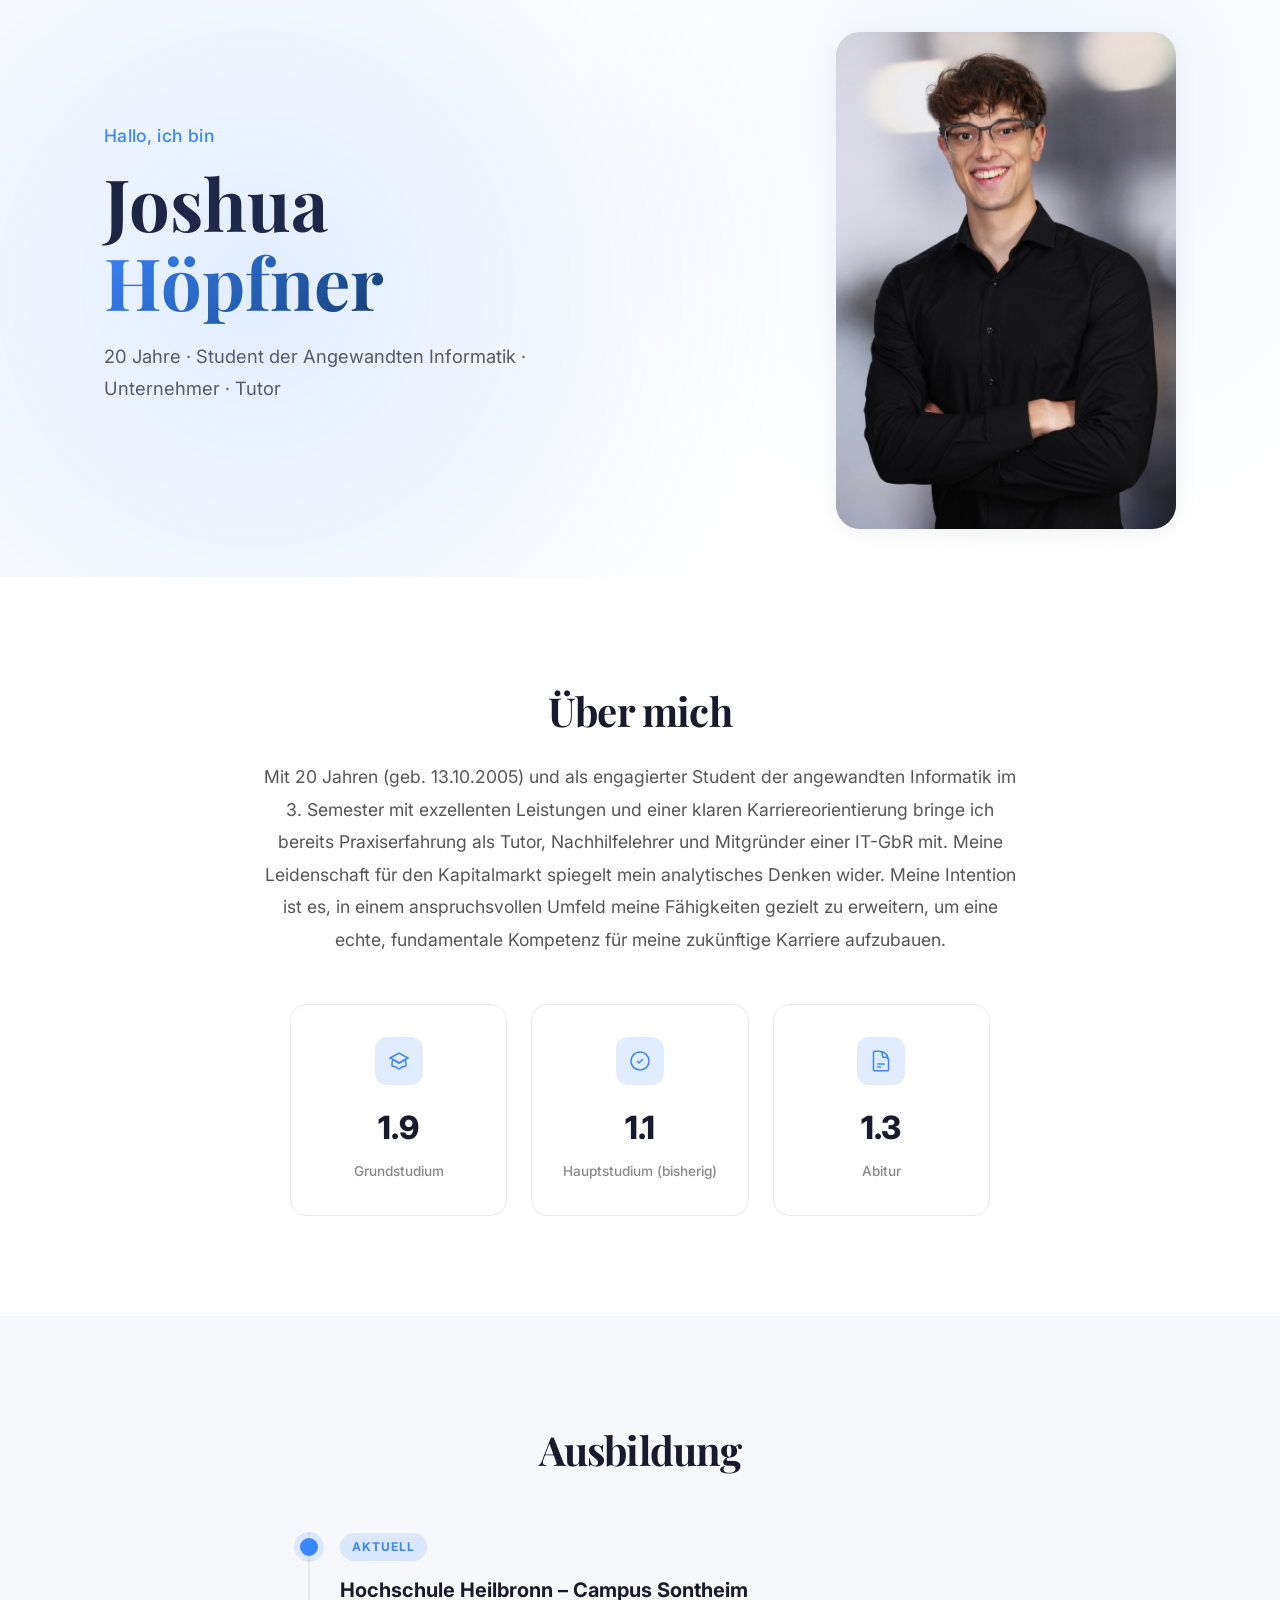
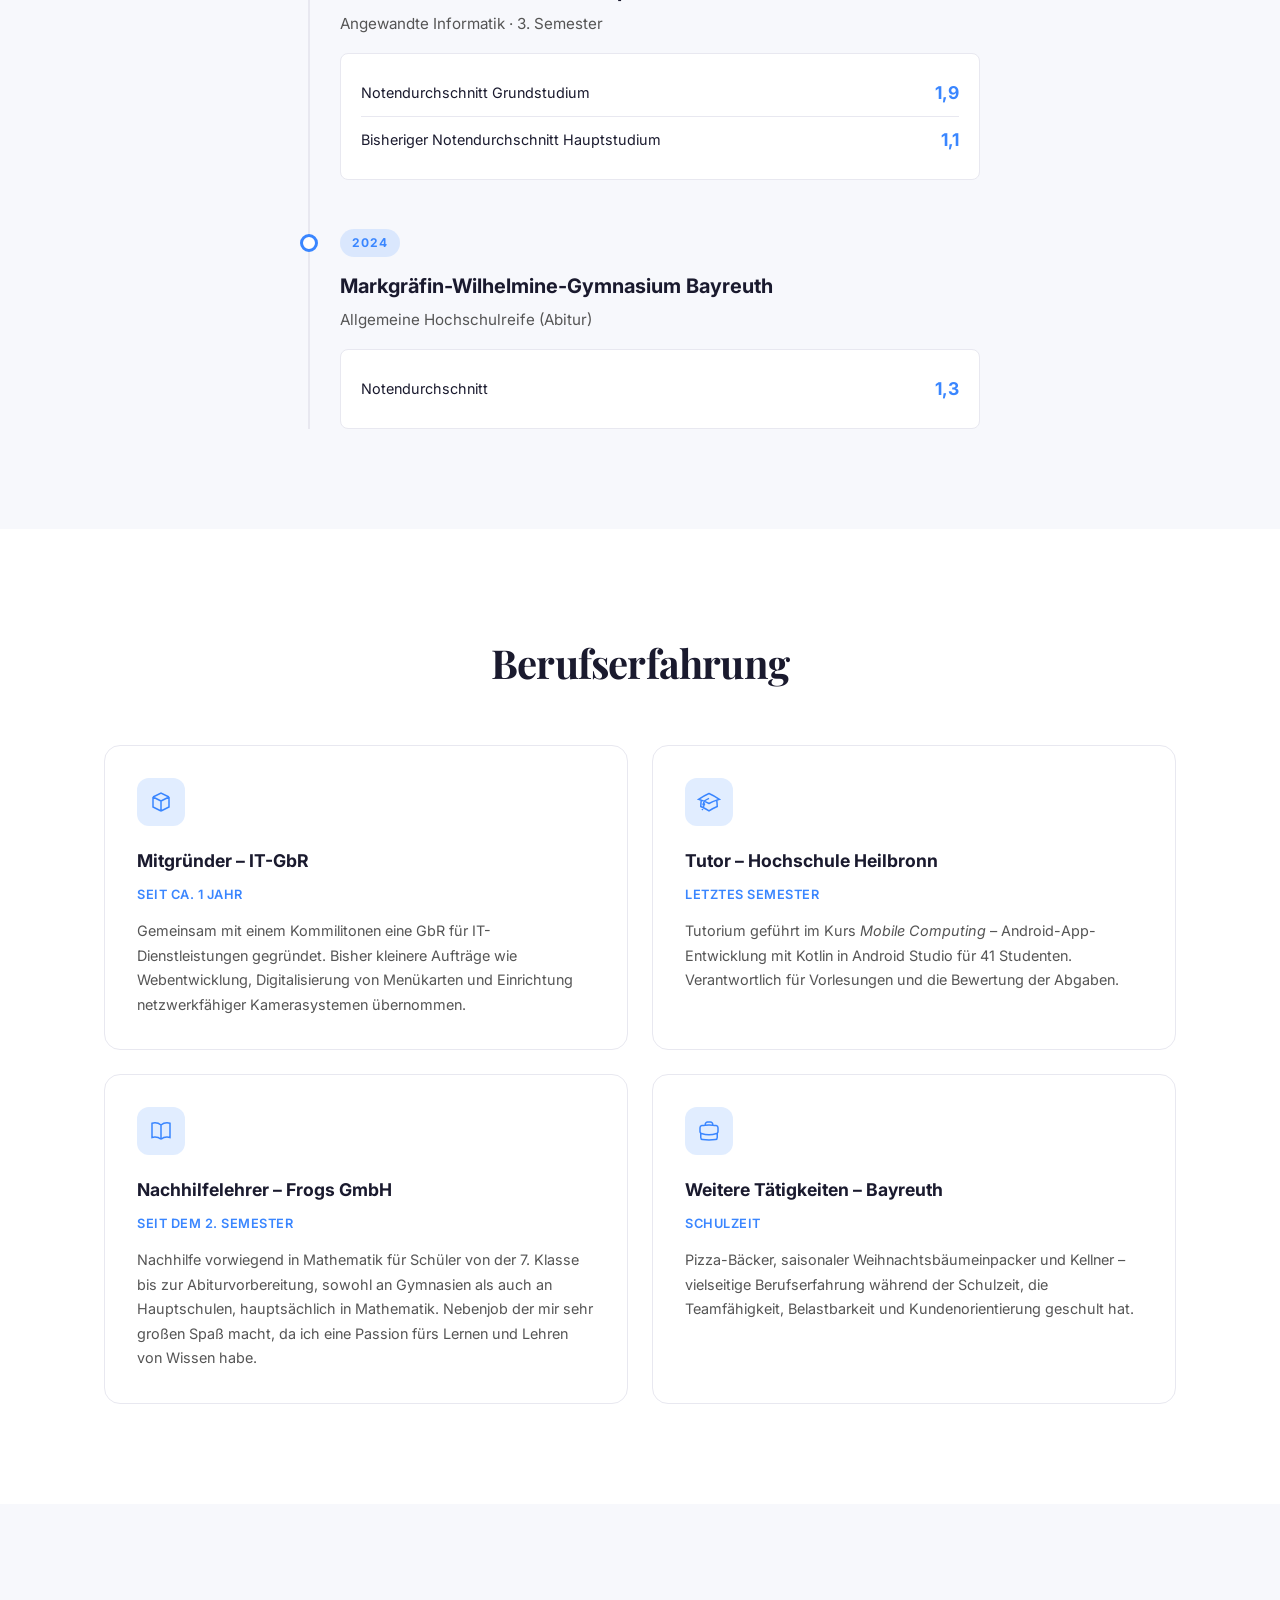
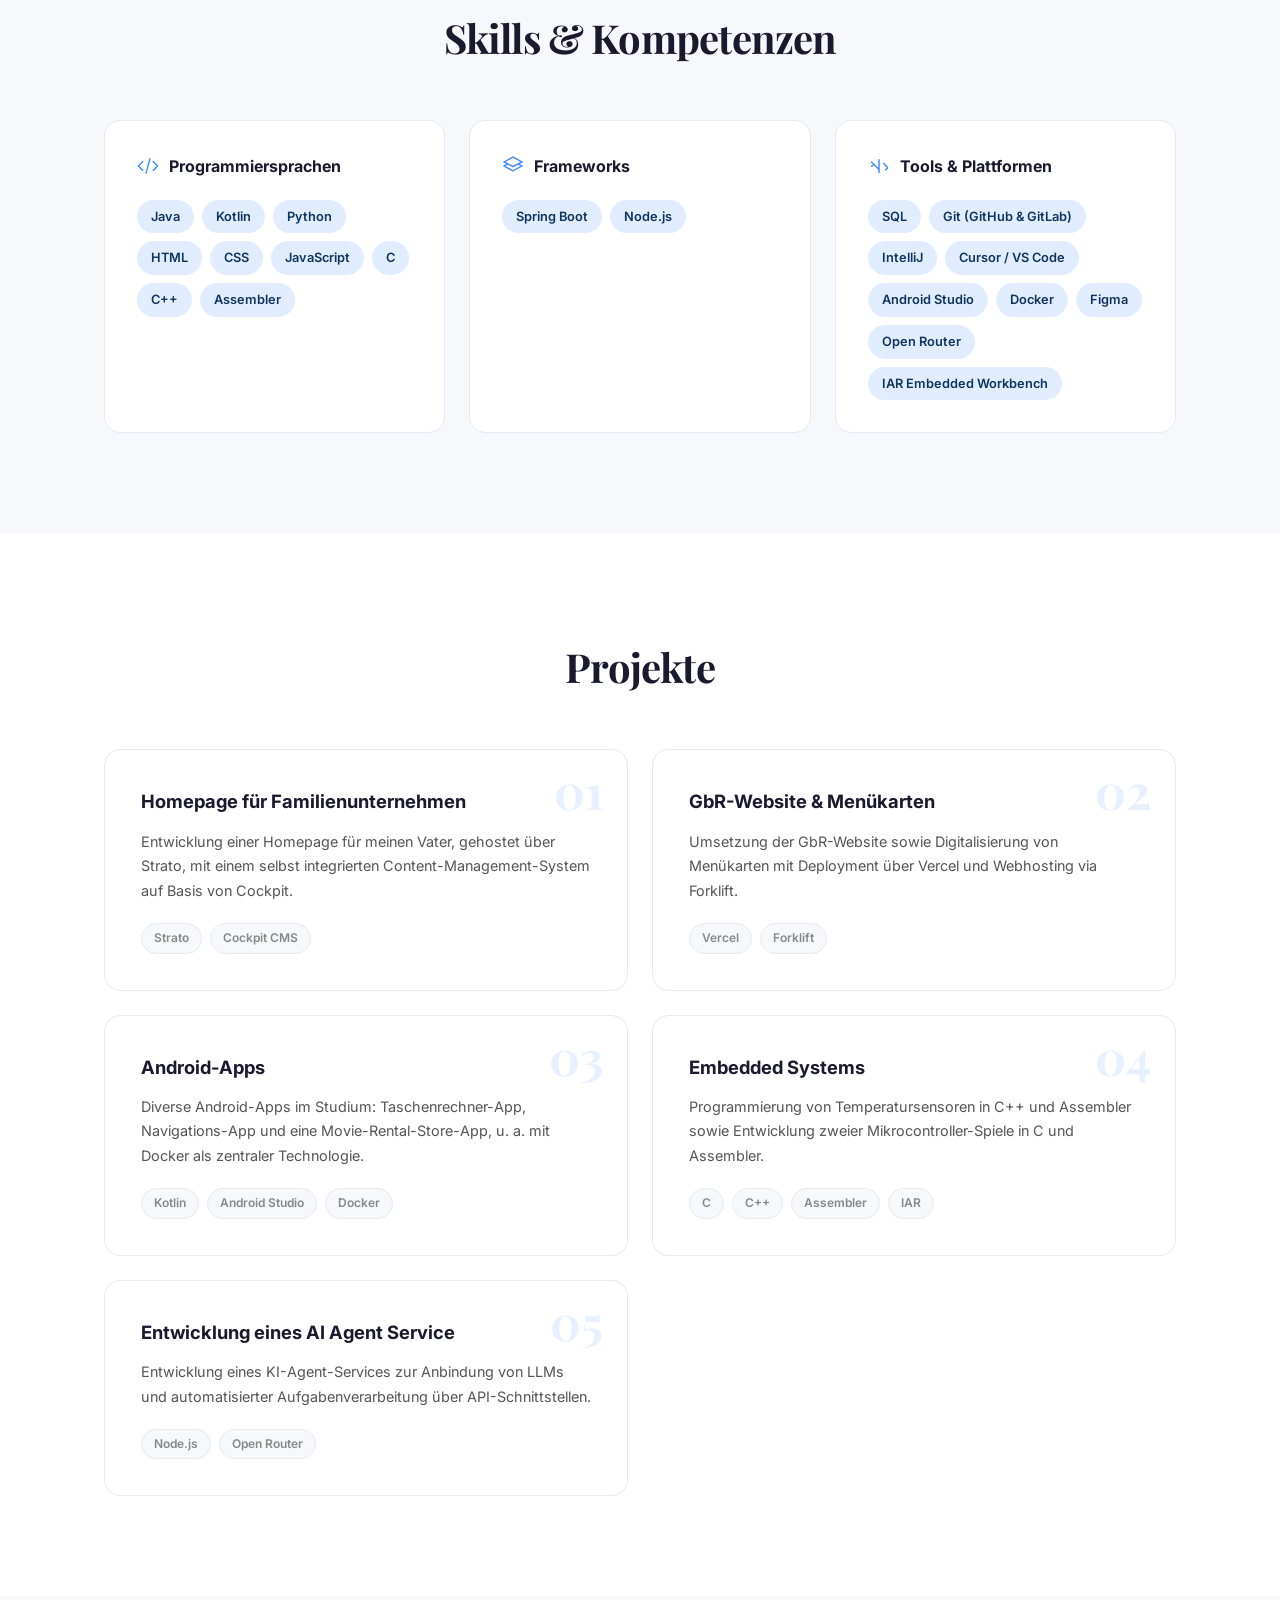
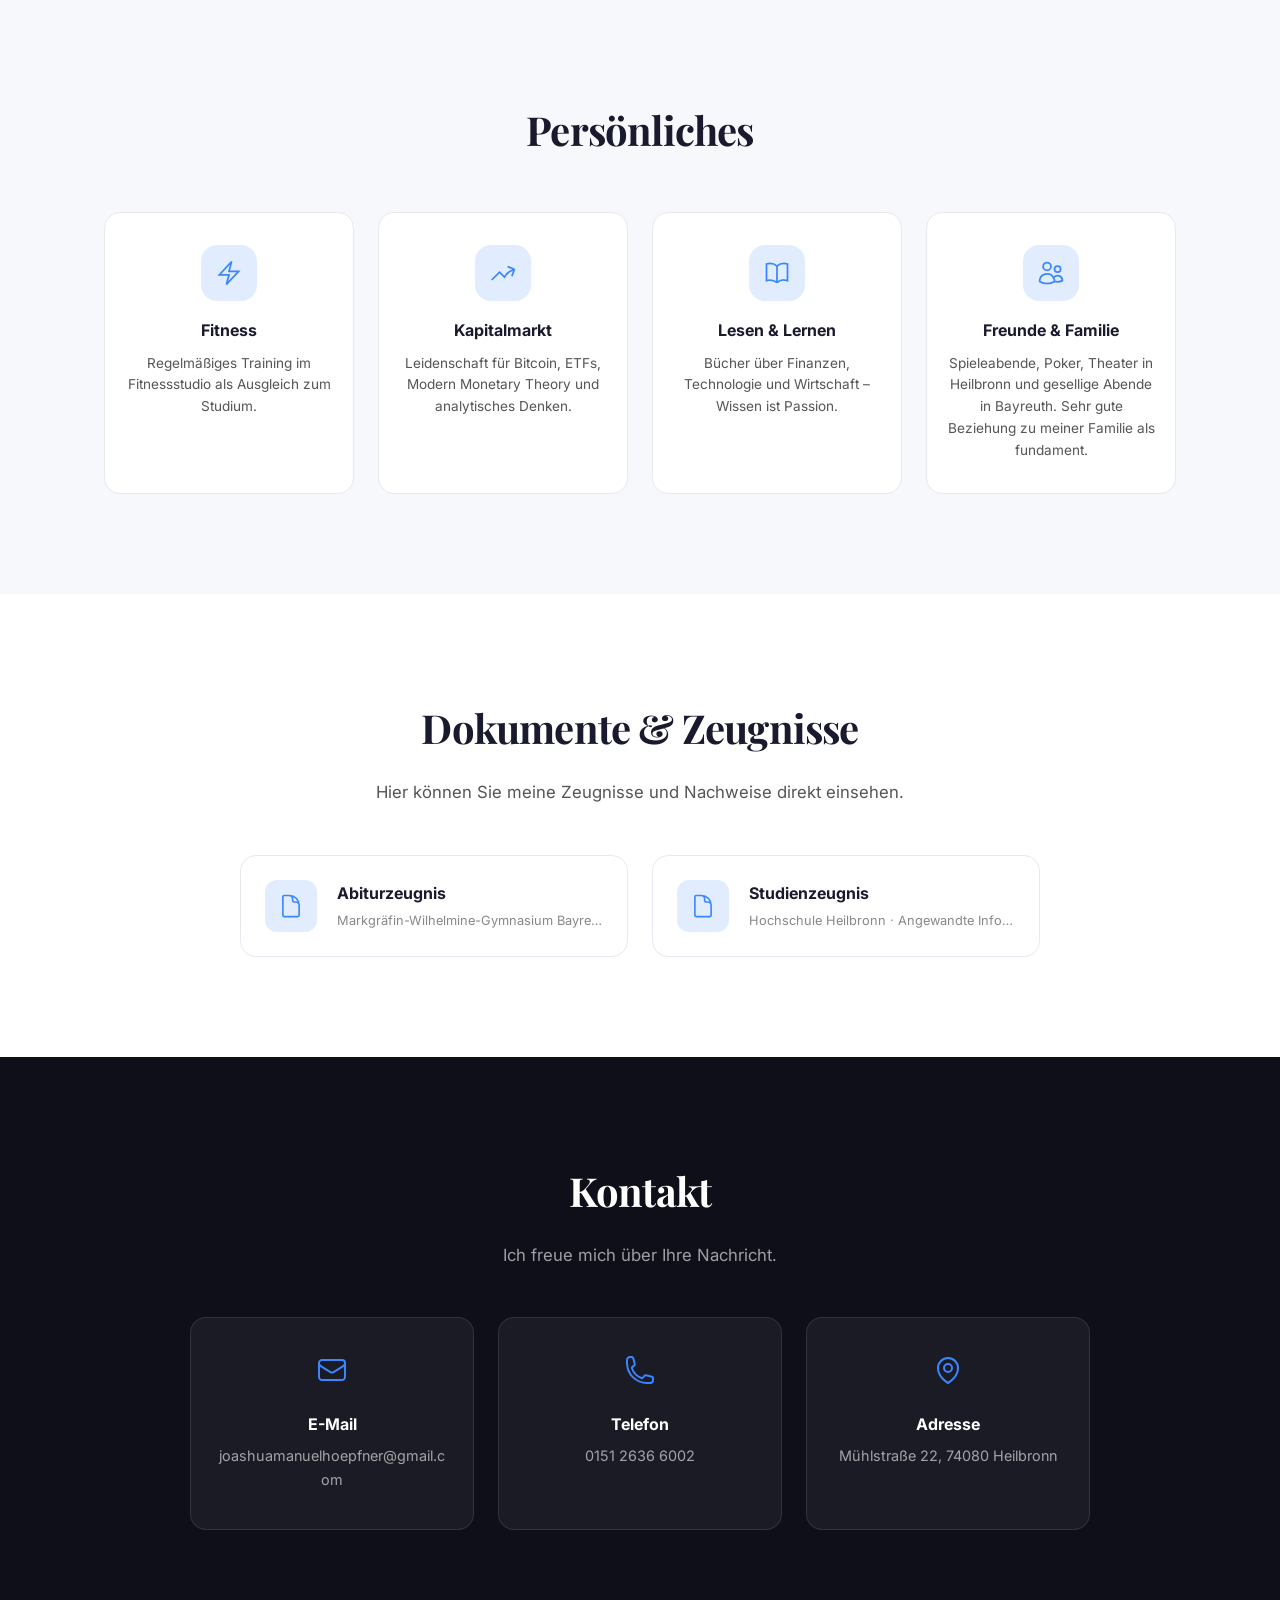
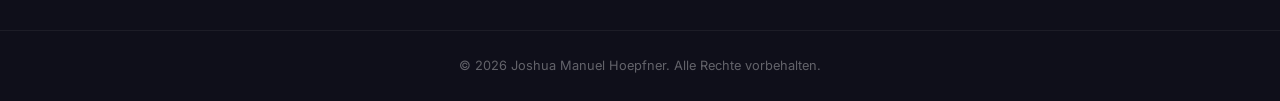
==== lebenslauf-print.html @ 88bb6b98 "Lebenslauf: Druck-HTML, Styles, Textversion, PDF und Anschreiben hinzufügen Made-with: Cursor" ====
<!DOCTYPE html>
<html lang="de">
<head>
    <meta charset="UTF-8">
    <meta name="viewport" content="width=device-width, initial-scale=1.0">
    <title>Lebenslauf – Joshua Höpfner (PDF-Export)</title>
    <link rel="stylesheet" href="style.css">
    <link rel="stylesheet" href="style-print.css">
    <link rel="preconnect" href="https://fonts.googleapis.com">
    <link rel="preconnect" href="https://fonts.gstatic.com" crossorigin>
    <link href="https://fonts.googleapis.com/css2?family=Inter:wght@300;400;500;600;700;800&family=Playfair+Display:wght@600;700&display=swap" rel="stylesheet">
</head>
<body class="print-cv">
    <!-- Navigation -->
    <nav class="navbar" id="navbar">
        <div class="nav-container">
            <a href="#hero" class="nav-logo">JH</a>
            <button class="nav-toggle" id="navToggle" aria-label="Menü öffnen">
                <span></span>
                <span></span>
                <span></span>
            </button>
            <ul class="nav-links" id="navLinks">
                <li><a href="#ueber-mich">Über mich</a></li>
                <li><a href="#ausbildung">Ausbildung</a></li>
                <li><a href="#erfahrung">Erfahrung</a></li>
                <li><a href="#skills">Skills</a></li>
                <li><a href="#projekte">Projekte</a></li>
                <li><a href="#persoenliches">Persönliches</a></li>
                <li><a href="#dokumente">Dokumente</a></li>
                <li><a href="#kontakt" class="nav-cta">Kontakt</a></li>
            </ul>
        </div>
    </nav>

    <!-- Hero Section -->
    <section class="hero" id="hero">
        <div class="hero-bg-pattern"></div>
        <div class="hero-container">
            <div class="hero-text">
                <p class="hero-greeting">Hallo, ich bin</p>
                <h1 class="hero-name">Joshua<br><span>Höpfner</span></h1>
                <p class="hero-tagline">20 Jahre &middot; Student der Angewandten Informatik &middot; Unternehmer &middot; Tutor</p>
                <div class="hero-actions">
                    <a href="#kontakt" class="btn btn-primary">Kontakt aufnehmen</a>
                    <a href="#dokumente" class="btn btn-outline">Zeugnisse ansehen</a>
                </div>
            </div>
            <div class="hero-image-wrapper">
                <!-- PLATZHALTER: Ersetze src durch den Pfad zu deinem Bild, z.B. assets/img/joshua.jpg -->
                <div class="hero-image-placeholder" id="heroImage">
                    <img src="assets/img/portrait-placeholder.jpg" alt="Joshua Höpfner – Portrait" onerror="this.style.display='none'; this.parentElement.classList.add('show-fallback');">
                    <div class="hero-fallback">
                        <svg viewBox="0 0 24 24" fill="none" stroke="currentColor" stroke-width="1.5"><path d="M20 21v-2a4 4 0 0 0-4-4H8a4 4 0 0 0-4 4v2"/><circle cx="12" cy="7" r="4"/></svg>
                        <span>Bild hier einfügen</span>
                    </div>
                </div>
            </div>
        </div>
        <a href="#ueber-mich" class="scroll-indicator" aria-label="Nach unten scrollen">
            <svg viewBox="0 0 24 24" fill="none" stroke="currentColor" stroke-width="2"><path d="M7 13l5 5 5-5M7 6l5 5 5-5"/></svg>
        </a>
    </section>

    <!-- Über mich -->
    <section class="section" id="ueber-mich">
        <div class="container">
            <h2 class="section-title fade-in">Über mich</h2>
            <div class="about-content fade-in">
                <p>
                    Mit 20&nbsp;Jahren (geb. 13.10.2005) und als engagierter Student der angewandten Informatik im 3.&nbsp;Semester
                    mit exzellenten Leistungen und einer klaren Karriereorientierung bringe ich bereits Praxiserfahrung
                    als Tutor, Nachhilfelehrer und Mitgründer einer IT-GbR mit. Meine Leidenschaft für den Kapitalmarkt spiegelt mein analytisches
                    Denken wider. Meine Intention ist es, in einem anspruchsvollen Umfeld meine Fähigkeiten gezielt
                    zu erweitern, um eine echte, fundamentale Kompetenz für meine zukünftige Karriere aufzubauen.
                </p>
            </div>
            <div class="about-highlights fade-in">
                <div class="highlight-card">
                    <div class="highlight-icon">
                        <svg viewBox="0 0 24 24" fill="none" stroke="currentColor" stroke-width="1.5"><path d="M12 14l9-5-9-5-9 5 9 5z"/><path d="M12 14l6.16-3.422a12.083 12.083 0 01.665 6.479A11.952 11.952 0 0012 20.055a11.952 11.952 0 00-6.824-2.998 12.078 12.078 0 01.665-6.479L12 14z"/></svg>
                    </div>
                    <h3>1.9</h3>
                    <p>Grundstudium</p>
                </div>
                <div class="highlight-card">
                    <div class="highlight-icon">
                        <svg viewBox="0 0 24 24" fill="none" stroke="currentColor" stroke-width="1.5"><path d="M9 12l2 2 4-4m6 2a9 9 0 11-18 0 9 9 0 0118 0z"/></svg>
                    </div>
                    <h3>1.1</h3>
                    <p>Hauptstudium (bisherig)</p>
                </div>
                <div class="highlight-card">
                    <div class="highlight-icon">
                        <svg viewBox="0 0 24 24" fill="none" stroke="currentColor" stroke-width="1.5"><path d="M19.5 14.25v-2.625a3.375 3.375 0 00-3.375-3.375h-1.5A1.125 1.125 0 0113.5 7.125v-1.5a3.375 3.375 0 00-3.375-3.375H8.25m0 12.75h7.5m-7.5 3H12M10.5 2.25H5.625c-.621 0-1.125.504-1.125 1.125v17.25c0 .621.504 1.125 1.125 1.125h12.75c.621 0 1.125-.504 1.125-1.125V11.25a9 9 0 00-9-9z"/></svg>
                    </div>
                    <h3>1.3</h3>
                    <p>Abitur</p>
                </div>
            </div>
        </div>
    </section>

    <!-- Ausbildung -->
    <section class="section section-alt" id="ausbildung">
        <div class="container">
            <h2 class="section-title fade-in">Ausbildung</h2>
            <div class="timeline">
                <div class="timeline-item fade-in">
                    <div class="timeline-marker"></div>
                    <div class="timeline-content">
                        <div class="timeline-badge">Aktuell</div>
                        <h3>Hochschule Heilbronn – Campus Sontheim</h3>
                        <p class="timeline-subtitle">Angewandte Informatik &middot; 3.&nbsp;Semester</p>
                        <div class="timeline-details">
                            <div class="grade-row">
                                <span>Notendurchschnitt Grundstudium</span>
                                <span class="grade">1,9</span>
                            </div>
                            <div class="grade-row">
                                <span>Bisheriger Notendurchschnitt Hauptstudium</span>
                                <span class="grade">1,1</span>
                            </div>
                        </div>
                    </div>
                </div>
                <div class="timeline-item fade-in">
                    <div class="timeline-marker"></div>
                    <div class="timeline-content">
                        <div class="timeline-badge">2024</div>
                        <h3>Markgräfin-Wilhelmine-Gymnasium Bayreuth</h3>
                        <p class="timeline-subtitle">Allgemeine Hochschulreife (Abitur)</p>
                        <div class="timeline-details">
                            <div class="grade-row">
                                <span>Notendurchschnitt</span>
                                <span class="grade">1,3</span>
                            </div>
                        </div>
                    </div>
                </div>
            </div>
        </div>
    </section>

    <!-- Berufserfahrung -->
    <section class="section" id="erfahrung">
        <div class="container">
            <h2 class="section-title fade-in">Berufserfahrung</h2>
            <div class="experience-grid">

                <div class="exp-card fade-in">
                    <div class="exp-icon">
                        <svg viewBox="0 0 24 24" fill="none" stroke="currentColor" stroke-width="1.5"><path d="M20 7l-8-4-8 4m16 0l-8 4m8-4v10l-8 4m0-10L4 7m8 4v10M4 7v10l8 4"/></svg>
                    </div>
                    <div class="exp-header">
                        <h3>Mitgründer – IT-GbR</h3>
                        <span class="exp-time">seit ca. 1 Jahr</span>
                    </div>
                    <p>
                        Gemeinsam mit einem Kommilitonen eine GbR für IT-Dienstleistungen gegründet.
                        Bisher kleinere Aufträge wie Webentwicklung, Digitalisierung von Menükarten und Einrichtung
                        netzwerkfähiger Kamerasystemen übernommen.
                    </p>
                </div>

                <div class="exp-card fade-in">
                    <div class="exp-icon">
                        <svg viewBox="0 0 24 24" fill="none" stroke="currentColor" stroke-width="1.5"><path d="M4.26 10.147a60.436 60.436 0 00-.491 6.347A48.627 48.627 0 0112 20.904a48.627 48.627 0 018.232-4.41 60.46 60.46 0 00-.491-6.347m-15.482 0a50.57 50.57 0 00-2.658-.813A59.905 59.905 0 0112 3.493a59.902 59.902 0 0110.399 5.84c-.896.248-1.783.52-2.658.814m-15.482 0A50.697 50.697 0 0112 13.489a50.702 50.702 0 017.74-3.342M6.75 15a.75.75 0 100-1.5.75.75 0 000 1.5zm0 0v-3.675A55.378 55.378 0 0112 8.443m-7.007 11.55A5.981 5.981 0 006.75 15.75v-1.5"/></svg>
                    </div>
                    <div class="exp-header">
                        <h3>Tutor – Hochschule Heilbronn</h3>
                        <span class="exp-time">Letztes Semester</span>
                    </div>
                    <p>
                        Tutorium geführt im Kurs <em>Mobile Computing</em> – Android-App-Entwicklung mit
                        Kotlin in Android Studio für 41&nbsp;Studenten. Verantwortlich für Vorlesungen
                        und die Bewertung der Abgaben.
                    </p>
                </div>

                <div class="exp-card fade-in">
                    <div class="exp-icon">
                        <svg viewBox="0 0 24 24" fill="none" stroke="currentColor" stroke-width="1.5"><path d="M12 6.042A8.967 8.967 0 006 3.75c-1.052 0-2.062.18-3 .512v14.25A8.987 8.987 0 016 18c2.305 0 4.408.867 6 2.292m0-14.25a8.966 8.966 0 016-2.292c1.052 0 2.062.18 3 .512v14.25A8.987 8.987 0 0018 18a8.967 8.967 0 00-6 2.292m0-14.25v14.25"/></svg>
                    </div>
                    <div class="exp-header">
                        <h3>Nachhilfelehrer – Frogs GmbH</h3>
                        <span class="exp-time">seit dem 2. Semester</span>
                    </div>
                    <p>
                        Nachhilfe vorwiegend in Mathematik für Schüler von der 7.&nbsp;Klasse
                        bis zur Abiturvorbereitung, sowohl an Gymnasien als auch an Hauptschulen, 
                        hauptsächlich in Mathematik. Nebenjob der mir sehr großen Spaß macht, da 
                        ich eine Passion fürs Lernen und Lehren von Wissen habe.
                    </p>
                </div>

                <div class="exp-card fade-in">
                    <div class="exp-icon">
                        <svg viewBox="0 0 24 24" fill="none" stroke="currentColor" stroke-width="1.5"><path d="M20.25 14.15v4.25c0 1.094-.787 2.036-1.872 2.18-2.087.277-4.216.42-6.378.42s-4.291-.143-6.378-.42c-1.085-.144-1.872-1.086-1.872-2.18v-4.25m16.5 0a2.18 2.18 0 00.75-1.661V8.706c0-1.081-.768-2.015-1.837-2.175a48.114 48.114 0 00-3.413-.387m4.5 8.006c-.194.165-.42.295-.673.38A23.978 23.978 0 0112 15.75c-2.648 0-5.195-.429-7.577-1.22a2.016 2.016 0 01-.673-.38m0 0A2.18 2.18 0 013 12.489V8.706c0-1.081.768-2.015 1.837-2.175a48.111 48.111 0 013.413-.387m7.5 0V5.25A2.25 2.25 0 0013.5 3h-3a2.25 2.25 0 00-2.25 2.25v.894m7.5 0a48.667 48.667 0 00-7.5 0"/></svg>
                    </div>
                    <div class="exp-header">
                        <h3>Weitere Tätigkeiten – Bayreuth</h3>
                        <span class="exp-time">Schulzeit</span>
                    </div>
                    <p>
                        Pizza-Bäcker, saisonaler Weihnachtsbäumeinpacker und Kellner –
                        vielseitige Berufserfahrung während der Schulzeit, die Teamfähigkeit,
                        Belastbarkeit und Kundenorientierung geschult hat.
                    </p>
                </div>

            </div>
        </div>
    </section>

    <!-- Skills -->
    <section class="section section-alt" id="skills">
        <div class="container">
            <h2 class="section-title fade-in">Skills & Kompetenzen</h2>
            <div class="skills-grid">

                <div class="skill-category fade-in">
                    <h3>
                        <svg viewBox="0 0 24 24" fill="none" stroke="currentColor" stroke-width="1.5"><path d="M17.25 6.75L22.5 12l-5.25 5.25m-10.5 0L1.5 12l5.25-5.25m7.5-3l-4.5 16.5"/></svg>
                        Programmiersprachen
                    </h3>
                    <div class="skill-tags">
                        <span class="skill-tag">Java</span>
                        <span class="skill-tag">Kotlin</span>
                        <span class="skill-tag">Python</span>
                        <span class="skill-tag">HTML</span>
                        <span class="skill-tag">CSS</span>
                        <span class="skill-tag">JavaScript</span>
                        <span class="skill-tag">C</span>
                        <span class="skill-tag">C++</span>
                        <span class="skill-tag">Assembler</span>
                    </div>
                </div>

                <div class="skill-category fade-in">
                    <h3>
                        <svg viewBox="0 0 24 24" fill="none" stroke="currentColor" stroke-width="1.5"><path d="M6.429 9.75L2.25 12l4.179 2.25m0-4.5l5.571 3 5.571-3m-11.142 0L2.25 7.5 12 2.25l9.75 5.25-4.179 2.25m0 0L12 12.75 6.429 9.75m11.142 0l4.179 2.25L12 17.25 2.25 12l4.179-2.25m11.142 0L21.75 12l-9.75 5.25L2.25 12"/></svg>
                        Frameworks
                    </h3>
                    <div class="skill-tags">
                        <span class="skill-tag">Spring Boot</span>
                        <span class="skill-tag">Node.js</span>
                    </div>
                </div>

                <div class="skill-category fade-in">
                    <h3>
                        <svg viewBox="0 0 24 24" fill="none" stroke="currentColor" stroke-width="1.5"><path d="M11.42 15.17l-5.1-5.1m0 0L3.5 12.89m2.82-2.82L3.5 7.25M16.58 8.83l5.1 5.1m0 0l-2.82 2.82m2.82-2.82l-2.82-2.82M12 19.5v-15"/></svg>
                        Tools & Plattformen
                    </h3>
                    <div class="skill-tags">
                        <span class="skill-tag">SQL</span>
                        <span class="skill-tag">Git (GitHub & GitLab)</span>
                        <span class="skill-tag">IntelliJ</span>
                        <span class="skill-tag">Cursor / VS Code</span>
                        <span class="skill-tag">Android Studio</span>
                        <span class="skill-tag">Docker</span>
                        <span class="skill-tag">Figma</span>
                        <span class="skill-tag">Open Router</span>
                        <span class="skill-tag">IAR Embedded Workbench</span>
                    </div>
                </div>

            </div>
        </div>
    </section>

    <!-- Projekte -->
    <section class="section" id="projekte">
        <div class="container">
            <h2 class="section-title fade-in">Projekte</h2>
            <div class="projects-grid">

                <div class="project-card fade-in">
                    <div class="project-number">01</div>
                    <h3>Homepage für Familienunternehmen</h3>
                    <p>
                        Entwicklung einer Homepage für meinen Vater, gehostet über Strato,
                        mit einem selbst integrierten Content-Management-System auf Basis von Cockpit.
                    </p>
                    <div class="project-tech">
                        <span>Strato</span><span>Cockpit CMS</span>
                    </div>
                </div>

                <div class="project-card fade-in">
                    <div class="project-number">02</div>
                    <h3>GbR-Website & Menükarten</h3>
                    <p>
                        Umsetzung der GbR-Website sowie Digitalisierung von Menükarten
                        mit Deployment über Vercel und Webhosting via Forklift.
                    </p>
                    <div class="project-tech">
                        <span>Vercel</span><span>Forklift</span>
                    </div>
                </div>

                <div class="project-card fade-in">
                    <div class="project-number">03</div>
                    <h3>Android-Apps</h3>
                    <p>
                        Diverse Android-Apps im Studium: Taschenrechner-App, Navigations-App
                        und eine Movie-Rental-Store-App, u.&nbsp;a. mit Docker als zentraler Technologie.
                    </p>
                    <div class="project-tech">
                        <span>Kotlin</span><span>Android Studio</span><span>Docker</span>
                    </div>
                </div>

                <div class="project-card fade-in">
                    <div class="project-number">04</div>
                    <h3>Embedded Systems</h3>
                    <p>
                        Programmierung von Temperatursensoren in C++ und Assembler sowie
                        Entwicklung zweier Mikrocontroller-Spiele in C und Assembler.
                    </p>
                    <div class="project-tech">
                        <span>C</span><span>C++</span><span>Assembler</span><span>IAR</span>
                    </div>
                </div>

                <div class="project-card fade-in">
                    <div class="project-number">05</div>
                    <h3>Entwicklung eines AI Agent Service</h3>
                    <p>
                        Entwicklung eines KI-Agent-Services zur Anbindung von LLMs und
                        automatisierter Aufgabenverarbeitung über API-Schnittstellen.
                    </p>
                    <div class="project-tech">
                        <span>Node.js</span><span>Open Router</span>
                    </div>
                </div>

            </div>
        </div>
    </section>

    <!-- Persönliches -->
    <section class="section section-alt" id="persoenliches">
        <div class="container">
            <h2 class="section-title fade-in">Persönliches</h2>
            <div class="personal-grid fade-in">

                <div class="personal-card">
                    <div class="personal-icon">
                        <svg viewBox="0 0 24 24" fill="none" stroke="currentColor" stroke-width="1.5"><path d="M3.75 13.5l10.5-11.25L12 10.5h8.25L9.75 21.75 12 13.5H3.75z"/></svg>
                    </div>
                    <h3>Fitness</h3>
                    <p>Regelmäßiges Training im Fitnessstudio als Ausgleich zum Studium.</p>
                </div>

                <div class="personal-card">
                    <div class="personal-icon">
                        <svg viewBox="0 0 24 24" fill="none" stroke="currentColor" stroke-width="1.5"><path d="M2.25 18L9 11.25l4.306 4.307a11.95 11.95 0 015.814-5.519l2.74-1.22m0 0l-5.94-2.28m5.94 2.28l-2.28 5.941"/></svg>
                    </div>
                    <h3>Kapitalmarkt</h3>
                    <p>Leidenschaft für Bitcoin, ETFs, Modern Monetary Theory und analytisches Denken.</p>
                </div>

                <div class="personal-card">
                    <div class="personal-icon">
                        <svg viewBox="0 0 24 24" fill="none" stroke="currentColor" stroke-width="1.5"><path d="M12 6.042A8.967 8.967 0 006 3.75c-1.052 0-2.062.18-3 .512v14.25A8.987 8.987 0 016 18c2.305 0 4.408.867 6 2.292m0-14.25a8.966 8.966 0 016-2.292c1.052 0 2.062.18 3 .512v14.25A8.987 8.987 0 0018 18a8.967 8.967 0 00-6 2.292m0-14.25v14.25"/></svg>
                    </div>
                    <h3>Lesen & Lernen</h3>
                    <p>Bücher über Finanzen, Technologie und Wirtschaft – Wissen ist Passion.</p>
                </div>

                <div class="personal-card">
                    <div class="personal-icon">
                        <svg viewBox="0 0 24 24" fill="none" stroke="currentColor" stroke-width="1.5"><path d="M15 19.128a9.38 9.38 0 002.625.372 9.337 9.337 0 004.121-.952 4.125 4.125 0 00-7.533-2.493M15 19.128v-.003c0-1.113-.285-2.16-.786-3.07M15 19.128v.106A12.318 12.318 0 018.624 21c-2.331 0-4.512-.645-6.374-1.766l-.001-.109a6.375 6.375 0 0111.964-3.07M12 6.375a3.375 3.375 0 11-6.75 0 3.375 3.375 0 016.75 0zm8.25 2.25a2.625 2.625 0 11-5.25 0 2.625 2.625 0 015.25 0z"/></svg>
                    </div>
                    <h3>Freunde & Familie</h3>
                    <p>Spieleabende, Poker, Theater in Heilbronn und gesellige Abende in Bayreuth. 
                        Sehr gute Beziehung zu meiner Familie als fundament.</p>
                </div>

            </div>
        </div>
    </section>

    <!-- Dokumente -->
    <section class="section" id="dokumente">
        <div class="container">
            <h2 class="section-title fade-in">Dokumente & Zeugnisse</h2>
            <p class="section-subtitle fade-in">Hier können Sie meine Zeugnisse und Nachweise direkt einsehen.</p>
            <div class="docs-grid fade-in">

                <a href="assets/docs/Abiturzeugnis Josh.pdf" target="_blank" class="doc-card">
                    <div class="doc-icon">
                        <svg viewBox="0 0 24 24" fill="none" stroke="currentColor" stroke-width="1.5"><path d="M19.5 14.25v-2.625a3.375 3.375 0 00-3.375-3.375h-1.5A1.125 1.125 0 0113.5 7.125v-1.5a3.375 3.375 0 00-3.375-3.375H8.25m2.25 0H5.625c-.621 0-1.125.504-1.125 1.125v17.25c0 .621.504 1.125 1.125 1.125h12.75c.621 0 1.125-.504 1.125-1.125V11.25a9 9 0 00-9-9z"/></svg>
                    </div>
                    <div class="doc-info">
                        <h3>Abiturzeugnis</h3>
                        <p>Markgräfin-Wilhelmine-Gymnasium Bayreuth &middot; 2024</p>
                    </div>
                    <div class="doc-action">
                        <svg viewBox="0 0 24 24" fill="none" stroke="currentColor" stroke-width="1.5"><path d="M3 16.5v2.25A2.25 2.25 0 005.25 21h13.5A2.25 2.25 0 0021 18.75V16.5M16.5 12L12 16.5m0 0L7.5 12m4.5 4.5V3"/></svg>
                        <span>PDF ansehen</span>
                    </div>
                </a>

                <a href="assets/docs/studienzeugnis.pdf" target="_blank" class="doc-card">
                    <div class="doc-icon">
                        <svg viewBox="0 0 24 24" fill="none" stroke="currentColor" stroke-width="1.5"><path d="M19.5 14.25v-2.625a3.375 3.375 0 00-3.375-3.375h-1.5A1.125 1.125 0 0113.5 7.125v-1.5a3.375 3.375 0 00-3.375-3.375H8.25m2.25 0H5.625c-.621 0-1.125.504-1.125 1.125v17.25c0 .621.504 1.125 1.125 1.125h12.75c.621 0 1.125-.504 1.125-1.125V11.25a9 9 0 00-9-9z"/></svg>
                    </div>
                    <div class="doc-info">
                        <h3>Studienzeugnis</h3>
                        <p>Hochschule Heilbronn &middot; Angewandte Informatik</p>
                    </div>
                    <div class="doc-action">
                        <svg viewBox="0 0 24 24" fill="none" stroke="currentColor" stroke-width="1.5"><path d="M3 16.5v2.25A2.25 2.25 0 005.25 21h13.5A2.25 2.25 0 0021 18.75V16.5M16.5 12L12 16.5m0 0L7.5 12m4.5 4.5V3"/></svg>
                        <span>PDF ansehen</span>
                    </div>
                </a>

            </div>
        </div>
    </section>

    <!-- Kontakt -->
    <section class="section section-dark" id="kontakt">
        <div class="container">
            <h2 class="section-title fade-in">Kontakt</h2>
            <p class="section-subtitle fade-in light">Ich freue mich über Ihre Nachricht.</p>
            <div class="contact-grid fade-in">

                <a href="mailto:joashuamanuelhoepfner@gmail.com" class="contact-card">
                    <svg viewBox="0 0 24 24" fill="none" stroke="currentColor" stroke-width="1.5"><path d="M21.75 6.75v10.5a2.25 2.25 0 01-2.25 2.25h-15a2.25 2.25 0 01-2.25-2.25V6.75m19.5 0A2.25 2.25 0 0019.5 4.5h-15a2.25 2.25 0 00-2.25 2.25m19.5 0v.243a2.25 2.25 0 01-1.07 1.916l-7.5 4.615a2.25 2.25 0 01-2.36 0L3.32 8.91a2.25 2.25 0 01-1.07-1.916V6.75"/></svg>
                    <h3>E-Mail</h3>
                    <p>joashuamanuelhoepfner@gmail.com</p>
                </a>

                <a href="tel:+4915126366002" class="contact-card">
                    <svg viewBox="0 0 24 24" fill="none" stroke="currentColor" stroke-width="1.5"><path d="M2.25 6.75c0 8.284 6.716 15 15 15h2.25a2.25 2.25 0 002.25-2.25v-1.372c0-.516-.351-.966-.852-1.091l-4.423-1.106c-.44-.11-.902.055-1.173.417l-.97 1.293c-.282.376-.769.542-1.21.38a12.035 12.035 0 01-7.143-7.143c-.162-.441.004-.928.38-1.21l1.293-.97c.363-.271.527-.734.417-1.173L6.963 3.102a1.125 1.125 0 00-1.091-.852H4.5A2.25 2.25 0 002.25 4.5v2.25z"/></svg>
                    <h3>Telefon</h3>
                    <p>0151 2636 6002</p>
                </a>

                <div class="contact-card">
                    <svg viewBox="0 0 24 24" fill="none" stroke="currentColor" stroke-width="1.5"><path d="M15 10.5a3 3 0 11-6 0 3 3 0 016 0z"/><path d="M19.5 10.5c0 7.142-7.5 11.25-7.5 11.25S4.5 17.642 4.5 10.5a7.5 7.5 0 1115 0z"/></svg>
                    <h3>Adresse</h3>
                    <p>Mühlstraße 22, 74080 Heilbronn</p>
                </div>

            </div>
        </div>
    </section>

    <!-- Footer -->
    <footer class="footer">
        <div class="container">
            <p>&copy; 2026 Joshua Manuel Hoepfner. Alle Rechte vorbehalten.</p>
        </div>
    </footer>

</body>
</html>
---- style.css ----
/* ========================================
   CV Website – Joshua Höpfner
   Modern, clean, professional design
   ======================================== */

/* --- Reset & Base --- */
*, *::before, *::after {
    margin: 0;
    padding: 0;
    box-sizing: border-box;
}

:root {
    --primary: #1a1a2e;
    --primary-light: #16213e;
    --accent: #0f3460;
    --accent-bright: #3a86ff;
    --accent-glow: rgba(58, 134, 255, 0.15);
    --text: #1a1a2e;
    --text-light: #555;
    --text-muted: #888;
    --bg: #ffffff;
    --bg-alt: #f7f8fc;
    --bg-dark: #0f0f1a;
    --border: #e8e8f0;
    --card-shadow: 0 4px 24px rgba(0, 0, 0, 0.06);
    --card-shadow-hover: 0 8px 40px rgba(0, 0, 0, 0.1);
    --radius: 16px;
    --radius-sm: 8px;
    --transition: 0.3s cubic-bezier(0.4, 0, 0.2, 1);
}

html {
    scroll-behavior: smooth;
    font-size: 16px;
}

body {
    font-family: 'Inter', -apple-system, BlinkMacSystemFont, 'Segoe UI', sans-serif;
    color: var(--text);
    background: var(--bg);
    line-height: 1.7;
    -webkit-font-smoothing: antialiased;
    -moz-osx-font-smoothing: grayscale;
    overflow-x: hidden;
}

a {
    color: inherit;
    text-decoration: none;
}

img {
    max-width: 100%;
    display: block;
}

.container {
    width: 100%;
    max-width: 1120px;
    margin: 0 auto;
    padding: 0 24px;
    box-sizing: border-box;
}

/* --- Navbar --- */
.navbar {
    position: fixed;
    top: 0;
    left: 0;
    right: 0;
    z-index: 1000;
    background: rgba(255, 255, 255, 0.85);
    backdrop-filter: blur(20px);
    -webkit-backdrop-filter: blur(20px);
    border-bottom: 1px solid transparent;
    transition: var(--transition);
}

.navbar.scrolled {
    border-bottom-color: var(--border);
    box-shadow: 0 1px 12px rgba(0, 0, 0, 0.04);
}

.nav-container {
    max-width: 1120px;
    margin: 0 auto;
    padding: 0 24px;
    display: flex;
    align-items: center;
    justify-content: space-between;
    height: 72px;
}

.nav-logo {
    font-family: 'Playfair Display', serif;
    font-weight: 700;
    font-size: 1.5rem;
    color: var(--primary);
    letter-spacing: -0.02em;
}

.nav-links {
    display: flex;
    align-items: center;
    gap: 8px;
    list-style: none;
}

.nav-links a {
    font-size: 0.875rem;
    font-weight: 500;
    color: var(--text-light);
    padding: 8px 14px;
    border-radius: var(--radius-sm);
    transition: var(--transition);
}

.nav-links a:hover {
    color: var(--text);
    background: var(--bg-alt);
}

.nav-links a.active-link {
    color: var(--accent-bright);
    background: var(--accent-glow);
}

.nav-cta {
    background: var(--primary) !important;
    color: #fff !important;
    padding: 8px 20px !important;
}

.nav-cta:hover {
    background: var(--accent) !important;
    color: #fff !important;
}

.nav-toggle {
    display: none;
    flex-direction: column;
    gap: 5px;
    background: none;
    border: none;
    cursor: pointer;
    padding: 8px;
}

.nav-toggle span {
    display: block;
    width: 24px;
    height: 2px;
    background: var(--text);
    border-radius: 2px;
    transition: var(--transition);
}

/* --- Hero --- */
.hero {
    position: relative;
    min-height: 100vh;
    display: flex;
    align-items: center;
    padding: 120px 0 80px;
    overflow: hidden;
}

.hero-bg-pattern {
    position: absolute;
    top: 0;
    left: 0;
    width: 100%;
    height: 100%;
    background:
        radial-gradient(circle at 20% 50%, var(--accent-glow) 0%, transparent 50%),
        radial-gradient(circle at 80% 20%, rgba(58, 134, 255, 0.08) 0%, transparent 40%);
    pointer-events: none;
}

.hero-container {
    max-width: 1120px;
    margin: 0 auto;
    padding: 0 24px;
    display: flex;
    align-items: center;
    gap: 80px;
    width: 100%;
}

.hero-text {
    flex: 1;
}

.hero-greeting {
    font-size: 1.1rem;
    font-weight: 500;
    color: var(--accent-bright);
    margin-bottom: 12px;
    letter-spacing: 0.02em;
}

.hero-name {
    font-family: 'Playfair Display', serif;
    font-size: clamp(3rem, 6vw, 4.5rem);
    font-weight: 700;
    line-height: 1.1;
    color: var(--primary);
    margin-bottom: 20px;
}

.hero-name span {
    background: linear-gradient(135deg, var(--accent-bright), var(--accent));
    -webkit-background-clip: text;
    -webkit-text-fill-color: transparent;
    background-clip: text;
}

.hero-tagline {
    font-size: 1.15rem;
    color: var(--text-light);
    margin-bottom: 36px;
    max-width: 480px;
}

.hero-actions {
    display: flex;
    gap: 16px;
    flex-wrap: wrap;
}

.btn {
    display: inline-flex;
    align-items: center;
    gap: 8px;
    font-family: inherit;
    font-size: 0.95rem;
    font-weight: 600;
    padding: 14px 28px;
    border-radius: 50px;
    cursor: pointer;
    transition: var(--transition);
    border: none;
}

.btn-primary {
    background: var(--primary);
    color: #fff;
}

.btn-primary:hover {
    background: var(--accent);
    transform: translateY(-2px);
    box-shadow: 0 8px 24px rgba(15, 52, 96, 0.25);
}

.btn-outline {
    background: transparent;
    color: var(--text);
    border: 2px solid var(--border);
}

.btn-outline:hover {
    border-color: var(--accent-bright);
    color: var(--accent-bright);
    transform: translateY(-2px);
}

/* Hero image */
.hero-image-wrapper {
    flex-shrink: 0;
}

.hero-image-placeholder {
    width: 340px;
    aspect-ratio: 1535 / 2244; /* Entspricht dem Seitenverhältnis des Portrait-Fotos */
    border-radius: 24px;
    overflow: hidden;
    position: relative;
    background: linear-gradient(145deg, var(--bg-alt), #eef1f8);
    box-shadow: var(--card-shadow);
}

.hero-image-placeholder img {
    width: 100%;
    height: 100%;
    object-fit: cover;
}

.hero-fallback {
    display: none;
    flex-direction: column;
    align-items: center;
    justify-content: center;
    width: 100%;
    height: 100%;
    color: var(--text-muted);
    gap: 16px;
}

.hero-fallback svg {
    width: 64px;
    height: 64px;
    opacity: 0.4;
}

.hero-fallback span {
    font-size: 0.875rem;
    font-weight: 500;
}

.hero-image-placeholder.show-fallback .hero-fallback {
    display: flex;
}

/* Scroll indicator */
.scroll-indicator {
    position: absolute;
    bottom: 32px;
    left: 50%;
    transform: translateX(-50%);
    animation: bounce 2s infinite;
}

.scroll-indicator svg {
    width: 28px;
    height: 28px;
    color: var(--text-muted);
}

@keyframes bounce {
    0%, 20%, 50%, 80%, 100% { transform: translateX(-50%) translateY(0); }
    40% { transform: translateX(-50%) translateY(-8px); }
    60% { transform: translateX(-50%) translateY(-4px); }
}

/* --- Sections --- */
.section {
    padding: 100px 0;
}

.section-alt {
    background: var(--bg-alt);
}

.section-dark {
    background: var(--bg-dark);
    color: #fff;
}

.section-title {
    font-family: 'Playfair Display', serif;
    font-size: 2.5rem;
    font-weight: 700;
    text-align: center;
    margin-bottom: 16px;
    letter-spacing: -0.02em;
}

.section-subtitle {
    text-align: center;
    color: var(--text-light);
    font-size: 1.05rem;
    margin-bottom: 48px;
}

.section-subtitle.light {
    color: rgba(255, 255, 255, 0.6);
}

/* --- About --- */
.about-content {
    max-width: 760px;
    margin: 0 auto 48px;
    text-align: center;
    font-size: 1.1rem;
    color: var(--text-light);
    line-height: 1.85;
}

.about-highlights {
    display: grid;
    grid-template-columns: repeat(3, 1fr);
    gap: 24px;
    max-width: 700px;
    margin: 0 auto;
}

.highlight-card {
    text-align: center;
    padding: 32px 24px;
    background: var(--bg);
    border: 1px solid var(--border);
    border-radius: var(--radius);
    transition: var(--transition);
}

.highlight-card:hover {
    transform: translateY(-4px);
    box-shadow: var(--card-shadow-hover);
    border-color: var(--accent-bright);
}

.highlight-icon {
    width: 48px;
    height: 48px;
    margin: 0 auto 16px;
    display: flex;
    align-items: center;
    justify-content: center;
    background: var(--accent-glow);
    border-radius: 12px;
}

.highlight-icon svg {
    width: 24px;
    height: 24px;
    color: var(--accent-bright);
}

.highlight-card h3 {
    font-size: 2rem;
    font-weight: 800;
    color: var(--primary);
    margin-bottom: 4px;
}

.highlight-card p {
    font-size: 0.85rem;
    color: var(--text-muted);
    font-weight: 500;
}

/* --- Timeline --- */
.timeline {
    max-width: 680px;
    margin: 48px auto 0;
    position: relative;
    padding-left: 40px;
}

.timeline::before {
    content: '';
    position: absolute;
    left: 8px;
    top: 0;
    bottom: 0;
    width: 2px;
    background: var(--border);
}

.timeline-item {
    position: relative;
    margin-bottom: 48px;
}

.timeline-item:last-child {
    margin-bottom: 0;
}

.timeline-marker {
    position: absolute;
    left: -40px;
    top: 6px;
    width: 18px;
    height: 18px;
    background: var(--bg);
    border: 3px solid var(--accent-bright);
    border-radius: 50%;
    z-index: 1;
}

.timeline-item:first-child .timeline-marker {
    background: var(--accent-bright);
    box-shadow: 0 0 0 6px var(--accent-glow);
}

.timeline-badge {
    display: inline-block;
    font-size: 0.75rem;
    font-weight: 700;
    text-transform: uppercase;
    letter-spacing: 0.08em;
    color: var(--accent-bright);
    background: var(--accent-glow);
    padding: 4px 12px;
    border-radius: 50px;
    margin-bottom: 12px;
}

.timeline-content h3 {
    font-size: 1.25rem;
    font-weight: 700;
    margin-bottom: 4px;
}

.timeline-subtitle {
    color: var(--text-light);
    font-size: 0.95rem;
    margin-bottom: 16px;
}

.timeline-details {
    background: var(--bg);
    border: 1px solid var(--border);
    border-radius: var(--radius-sm);
    padding: 16px 20px;
}

.grade-row {
    display: flex;
    justify-content: space-between;
    align-items: center;
    padding: 8px 0;
    font-size: 0.9rem;
}

.grade-row:not(:last-child) {
    border-bottom: 1px solid var(--border);
}

.grade {
    font-weight: 700;
    color: var(--accent-bright);
    font-size: 1.1rem;
}

/* --- Experience --- */
.experience-grid {
    display: grid;
    grid-template-columns: repeat(2, 1fr);
    gap: 24px;
    margin-top: 48px;
}

.exp-card {
    background: var(--bg);
    border: 1px solid var(--border);
    border-radius: var(--radius);
    padding: 32px;
    transition: var(--transition);
}

.exp-card:hover {
    transform: translateY(-4px);
    box-shadow: var(--card-shadow-hover);
    border-color: var(--accent-bright);
}

.exp-icon {
    width: 48px;
    height: 48px;
    display: flex;
    align-items: center;
    justify-content: center;
    background: var(--accent-glow);
    border-radius: 12px;
    margin-bottom: 20px;
}

.exp-icon svg {
    width: 24px;
    height: 24px;
    color: var(--accent-bright);
}

.exp-header {
    margin-bottom: 12px;
}

.exp-header h3 {
    font-size: 1.1rem;
    font-weight: 700;
    margin-bottom: 4px;
}

.exp-time {
    font-size: 0.8rem;
    font-weight: 600;
    color: var(--accent-bright);
    text-transform: uppercase;
    letter-spacing: 0.04em;
}

.exp-card p {
    font-size: 0.9rem;
    color: var(--text-light);
    line-height: 1.7;
}

/* --- Skills --- */
.skills-grid {
    display: grid;
    grid-template-columns: repeat(3, 1fr);
    gap: 24px;
    margin-top: 48px;
}

.skill-category {
    background: var(--bg);
    border: 1px solid var(--border);
    border-radius: var(--radius);
    padding: 32px;
    transition: var(--transition);
}

.skill-category:hover {
    box-shadow: var(--card-shadow-hover);
    border-color: var(--accent-bright);
}

.skill-category h3 {
    display: flex;
    align-items: center;
    gap: 10px;
    font-size: 1rem;
    font-weight: 700;
    margin-bottom: 20px;
}

.skill-category h3 svg {
    width: 22px;
    height: 22px;
    color: var(--accent-bright);
    flex-shrink: 0;
}

.skill-tags {
    display: flex;
    flex-wrap: wrap;
    gap: 8px;
}

.skill-tag {
    display: inline-block;
    font-size: 0.8rem;
    font-weight: 600;
    padding: 6px 14px;
    background: var(--accent-glow);
    color: var(--accent);
    border-radius: 50px;
    transition: var(--transition);
}

.skill-tag:hover {
    background: var(--accent-bright);
    color: #fff;
}

/* --- Projects --- */
.projects-grid {
    display: grid;
    grid-template-columns: repeat(2, 1fr);
    gap: 24px;
    margin-top: 48px;
}

.project-card {
    background: var(--bg);
    border: 1px solid var(--border);
    border-radius: var(--radius);
    padding: 36px;
    transition: var(--transition);
    position: relative;
    overflow: hidden;
}

.project-card:hover {
    transform: translateY(-4px);
    box-shadow: var(--card-shadow-hover);
    border-color: var(--accent-bright);
}

.project-number {
    font-family: 'Playfair Display', serif;
    font-size: 3rem;
    font-weight: 700;
    color: var(--accent-glow);
    position: absolute;
    top: 16px;
    right: 24px;
    line-height: 1;
    color: rgba(58, 134, 255, 0.12);
}

.project-card h3 {
    font-size: 1.15rem;
    font-weight: 700;
    margin-bottom: 12px;
    position: relative;
}

.project-card p {
    font-size: 0.9rem;
    color: var(--text-light);
    line-height: 1.7;
    margin-bottom: 20px;
    position: relative;
}

.project-tech {
    display: flex;
    flex-wrap: wrap;
    gap: 8px;
    position: relative;
}

.project-tech span {
    font-size: 0.75rem;
    font-weight: 600;
    padding: 4px 12px;
    background: var(--bg-alt);
    border: 1px solid var(--border);
    border-radius: 50px;
    color: var(--text-muted);
}

/* --- Personal --- */
.personal-grid {
    display: grid;
    grid-template-columns: repeat(4, 1fr);
    gap: 24px;
    margin-top: 48px;
}

.personal-card {
    text-align: center;
    padding: 32px 20px;
    background: var(--bg);
    border: 1px solid var(--border);
    border-radius: var(--radius);
    transition: var(--transition);
}

.personal-card:hover {
    transform: translateY(-4px);
    box-shadow: var(--card-shadow-hover);
    border-color: var(--accent-bright);
}

.personal-icon {
    width: 56px;
    height: 56px;
    margin: 0 auto 16px;
    display: flex;
    align-items: center;
    justify-content: center;
    background: var(--accent-glow);
    border-radius: 16px;
}

.personal-icon svg {
    width: 28px;
    height: 28px;
    color: var(--accent-bright);
}

.personal-card h3 {
    font-size: 1rem;
    font-weight: 700;
    margin-bottom: 8px;
}

.personal-card p {
    font-size: 0.85rem;
    color: var(--text-light);
    line-height: 1.6;
}

/* --- Documents --- */
.docs-grid {
    display: grid;
    grid-template-columns: repeat(2, 1fr);
    gap: 24px;
    max-width: 800px;
    margin: 0 auto;
    width: 100%;
}

.doc-card {
    display: flex;
    align-items: center;
    gap: 20px;
    padding: 24px;
    background: var(--bg);
    border: 1px solid var(--border);
    border-radius: var(--radius);
    transition: var(--transition);
    cursor: pointer;
    min-width: 0;
    overflow: hidden;
}

.doc-card:hover {
    transform: translateY(-4px);
    box-shadow: var(--card-shadow-hover);
    border-color: var(--accent-bright);
}

.doc-icon {
    width: 52px;
    height: 52px;
    display: flex;
    align-items: center;
    justify-content: center;
    background: var(--accent-glow);
    border-radius: 12px;
    flex-shrink: 0;
}

.doc-icon svg {
    width: 26px;
    height: 26px;
    color: var(--accent-bright);
}

.doc-info {
    flex: 1;
    min-width: 0;
}

.doc-info h3 {
    font-size: 1rem;
    font-weight: 700;
    margin-bottom: 2px;
}

.doc-info p {
    font-size: 0.8rem;
    color: var(--text-muted);
    white-space: nowrap;
    overflow: hidden;
    text-overflow: ellipsis;
}

.doc-action {
    display: flex;
    flex-direction: column;
    align-items: center;
    gap: 4px;
    flex-shrink: 0;
    color: var(--accent-bright);
}

.doc-action svg {
    width: 20px;
    height: 20px;
}

.doc-action span {
    font-size: 0.7rem;
    font-weight: 600;
}

/* --- Contact --- */
.contact-grid {
    display: grid;
    grid-template-columns: repeat(3, 1fr);
    gap: 24px;
    max-width: 900px;
    margin: 0 auto;
}

.contact-card {
    text-align: center;
    padding: 36px 24px;
    background: rgba(255, 255, 255, 0.05);
    border: 1px solid rgba(255, 255, 255, 0.1);
    border-radius: var(--radius);
    transition: var(--transition);
}

.contact-card:hover {
    background: rgba(255, 255, 255, 0.1);
    border-color: var(--accent-bright);
    transform: translateY(-4px);
}

.contact-card svg {
    width: 32px;
    height: 32px;
    color: var(--accent-bright);
    margin: 0 auto 16px;
}

.contact-card h3 {
    font-size: 1rem;
    font-weight: 700;
    margin-bottom: 6px;
}

.contact-card p {
    font-size: 0.9rem;
    color: rgba(255, 255, 255, 0.6);
    word-break: break-all;
}

/* --- Footer --- */
.footer {
    text-align: center;
    padding: 24px;
    background: var(--bg-dark);
    border-top: 1px solid rgba(255, 255, 255, 0.06);
}

.footer p {
    font-size: 0.8rem;
    color: rgba(255, 255, 255, 0.35);
}

/* --- Animations --- */
.fade-in {
    opacity: 0;
    transform: translateY(28px);
    transition: opacity 0.7s ease-out, transform 0.7s ease-out;
}

.fade-in.visible {
    opacity: 1;
    transform: translateY(0);
}

/* --- Responsive --- */
@media (max-width: 1024px) {
    .hero-container {
        gap: 48px;
    }

    .hero-image-placeholder {
        width: 280px;
    }

    .skills-grid {
        grid-template-columns: 1fr;
    }

    .personal-grid {
        grid-template-columns: repeat(2, 1fr);
    }
}

@media (max-width: 768px) {
    .nav-links {
        position: fixed;
        top: 0;
        right: -100%;
        width: 280px;
        height: 100vh;
        background: var(--bg);
        flex-direction: column;
        align-items: flex-start;
        padding: 80px 32px 32px;
        gap: 4px;
        box-shadow: -4px 0 24px rgba(0, 0, 0, 0.1);
        transition: right 0.35s ease;
        z-index: 999;
    }

    .nav-links.open {
        right: 0;
    }

    .nav-links a {
        width: 100%;
        font-size: 1rem;
        padding: 12px 16px;
    }

    .nav-toggle {
        display: flex;
        z-index: 1001;
    }

    .nav-toggle.active span:nth-child(1) {
        transform: rotate(45deg) translate(5px, 5px);
    }

    .nav-toggle.active span:nth-child(2) {
        opacity: 0;
    }

    .nav-toggle.active span:nth-child(3) {
        transform: rotate(-45deg) translate(5px, -5px);
    }

    .hero-container {
        flex-direction: column-reverse;
        text-align: center;
        gap: 40px;
    }

    .hero-tagline {
        margin-left: auto;
        margin-right: auto;
    }

    .hero-actions {
        justify-content: center;
    }

    .hero-image-placeholder {
        width: 220px;
    }

    .section {
        padding: 72px 0;
    }

    .section-title {
        font-size: 2rem;
    }

    .about-highlights {
        grid-template-columns: repeat(3, 1fr);
        gap: 12px;
    }

    .experience-grid {
        grid-template-columns: 1fr;
    }

    .projects-grid {
        grid-template-columns: 1fr;
    }

    .personal-grid {
        grid-template-columns: repeat(2, 1fr);
    }

    .docs-grid {
        grid-template-columns: 1fr;
    }

    .contact-grid {
        grid-template-columns: 1fr;
    }
}

@media (max-width: 480px) {
    .hero-name {
        font-size: 2.5rem;
    }

    .about-highlights {
        grid-template-columns: 1fr;
    }

    .personal-grid {
        grid-template-columns: 1fr;
    }

    .highlight-card {
        padding: 24px 16px;
    }

    .btn {
        padding: 12px 24px;
        font-size: 0.9rem;
    }
}
---- style-print.css ----
/* Extra Styles für Lebenslauf-PDF (zusätzlich zu style.css) */

.print-cv .fade-in {
    opacity: 1 !important;
    transform: none !important;
}

/* Vorschau wie gedruckte Version */
.print-cv .navbar,
.print-cv .hero-actions,
.print-cv .scroll-indicator {
    display: none !important;
}

.print-cv .hero {
    min-height: auto;
    padding: 32px 0 48px;
}

.print-cv .doc-action {
    display: none !important;
}

.print-cv .doc-card {
    cursor: default;
    pointer-events: none;
}

@media print {
    @page {
        size: A4;
        margin: 14mm 12mm 12mm 12mm;
    }

    html {
        font-size: 10.5pt;
    }

    .navbar,
    .nav-toggle,
    .hero-actions,
    .scroll-indicator,
    .doc-action {
        display: none !important;
    }

    .hero-bg-pattern {
        -webkit-print-color-adjust: exact;
        print-color-adjust: exact;
    }

    .hero {
        min-height: auto !important;
        padding: 16px 0 28px !important;
        page-break-after: avoid;
    }

    .section {
        padding: 18px 0 !important;
    }

    /* Schlussbereich: einspaltig = weniger Phantom-Leerseiten durch Grid-Umbrüche */
    .projects-grid,
    .personal-grid,
    .docs-grid {
        grid-template-columns: 1fr !important;
        gap: 14px !important;
    }

    .contact-grid {
        grid-template-columns: 1fr !important;
        gap: 12px !important;
        max-width: 100% !important;
    }

    .personal-grid {
        grid-template-columns: repeat(2, 1fr) !important;
    }

    /* Zu viele break-inside: avoid stapeln den Kontaktblock und erzwingen Leerseiten */
    .project-card,
    .personal-card,
    .skill-category,
    .doc-card {
        break-inside: auto;
        page-break-inside: auto;
    }

    .exp-card,
    .highlight-card,
    .timeline-item {
        break-inside: avoid;
        page-break-inside: avoid;
    }

    .section-title {
        page-break-after: avoid;
    }

    /* Dokumente + Kontakt möglichst zusammenhalten, aber intern umbrechbar */
    #dokumente {
        page-break-after: avoid;
        page-break-inside: auto;
    }

    #dokumente .section-subtitle {
        margin-bottom: 24px !important;
    }

    #kontakt {
        page-break-before: avoid;
        page-break-inside: auto;
        break-inside: auto;
        padding-top: 8mm !important;
        padding-bottom: 12px !important;
        margin-top: 0 !important;
        -webkit-print-color-adjust: exact;
        print-color-adjust: exact;
    }

    #kontakt .section-subtitle {
        margin-bottom: 20px !important;
    }

    #kontakt .contact-card {
        padding: 14px 16px !important;
        break-inside: avoid;
        page-break-inside: avoid;
    }

    #kontakt .contact-card svg {
        margin-bottom: 8px !important;
    }

    .section-dark {
        -webkit-print-color-adjust: exact;
        print-color-adjust: exact;
    }

    .projects-grid {
        break-inside: auto;
    }

    .footer {
        padding: 14px 12px !important;
        page-break-before: avoid;
        -webkit-print-color-adjust: exact;
        print-color-adjust: exact;
    }

    body {
        overflow: visible !important;
    }

    a {
        text-decoration: none;
        color: inherit;
    }

    a[href^="mailto:"],
    a[href^="tel:"] {
        color: inherit;
    }
}
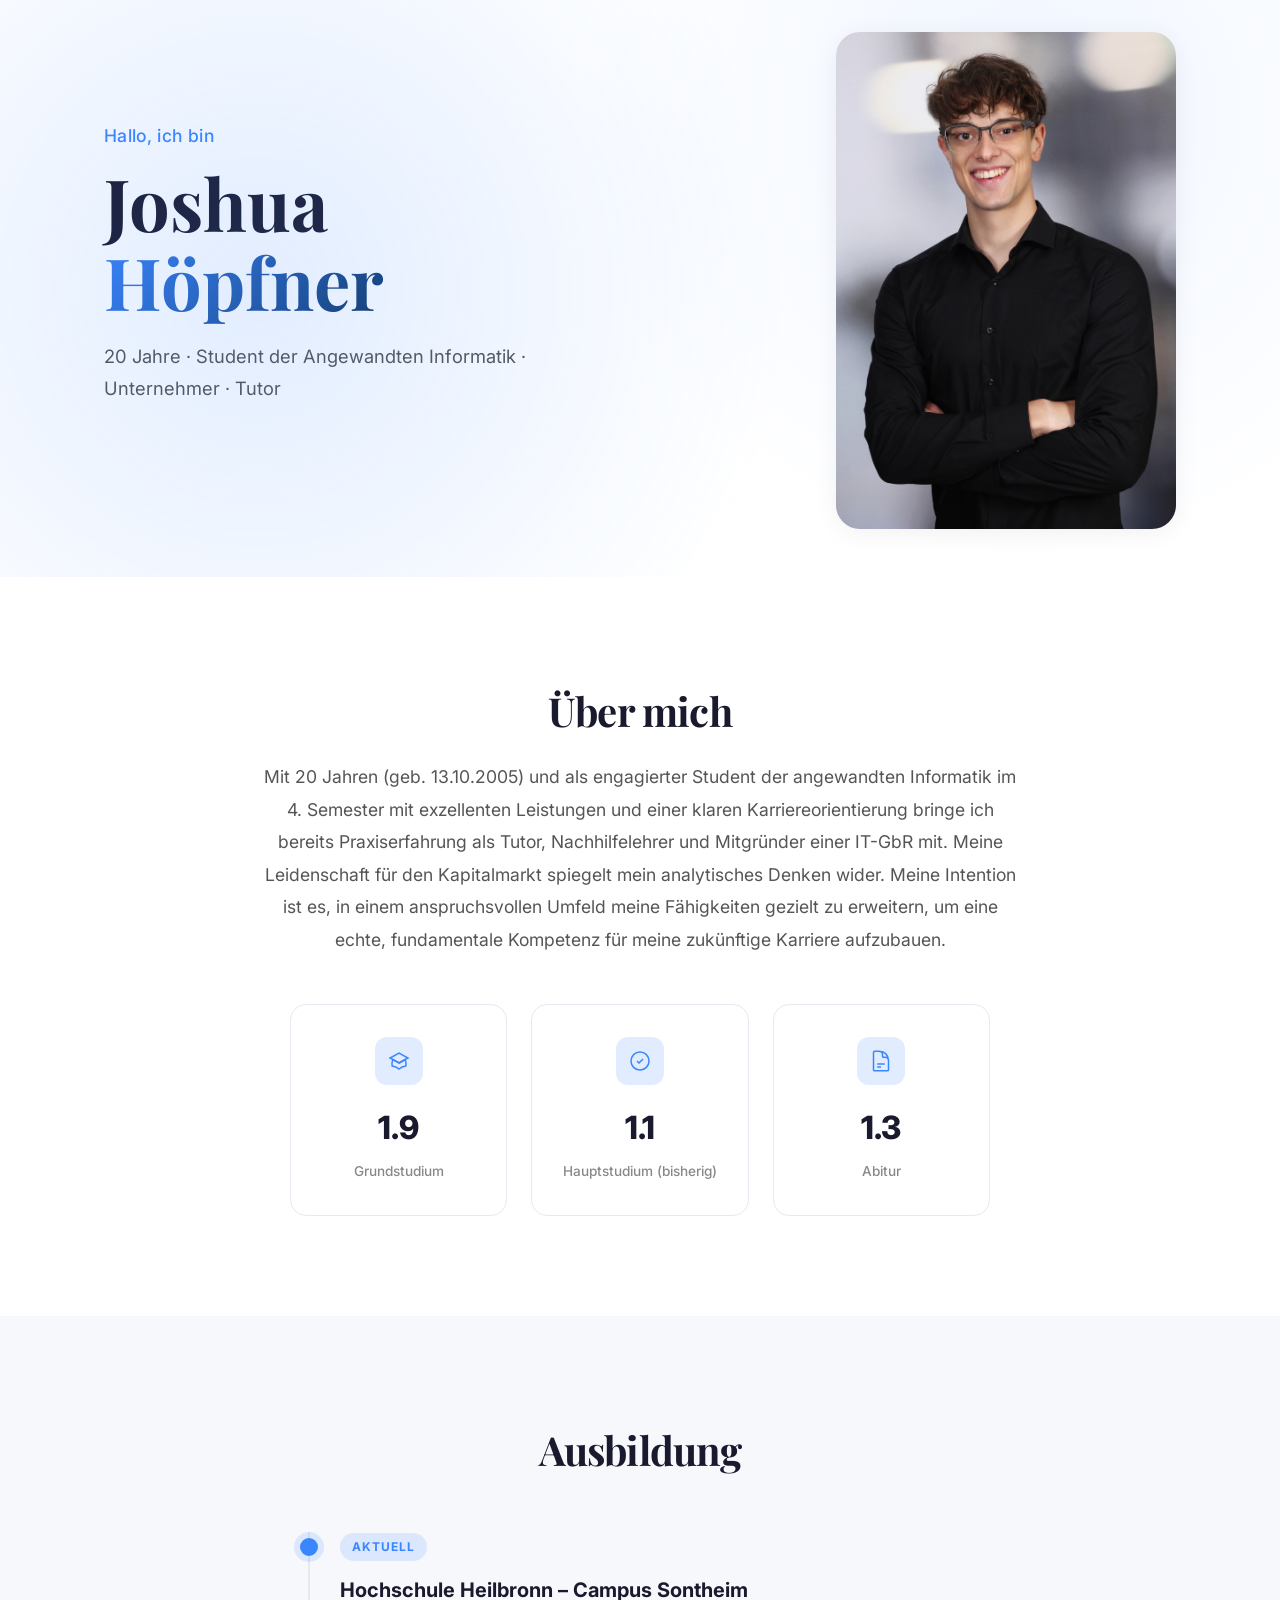
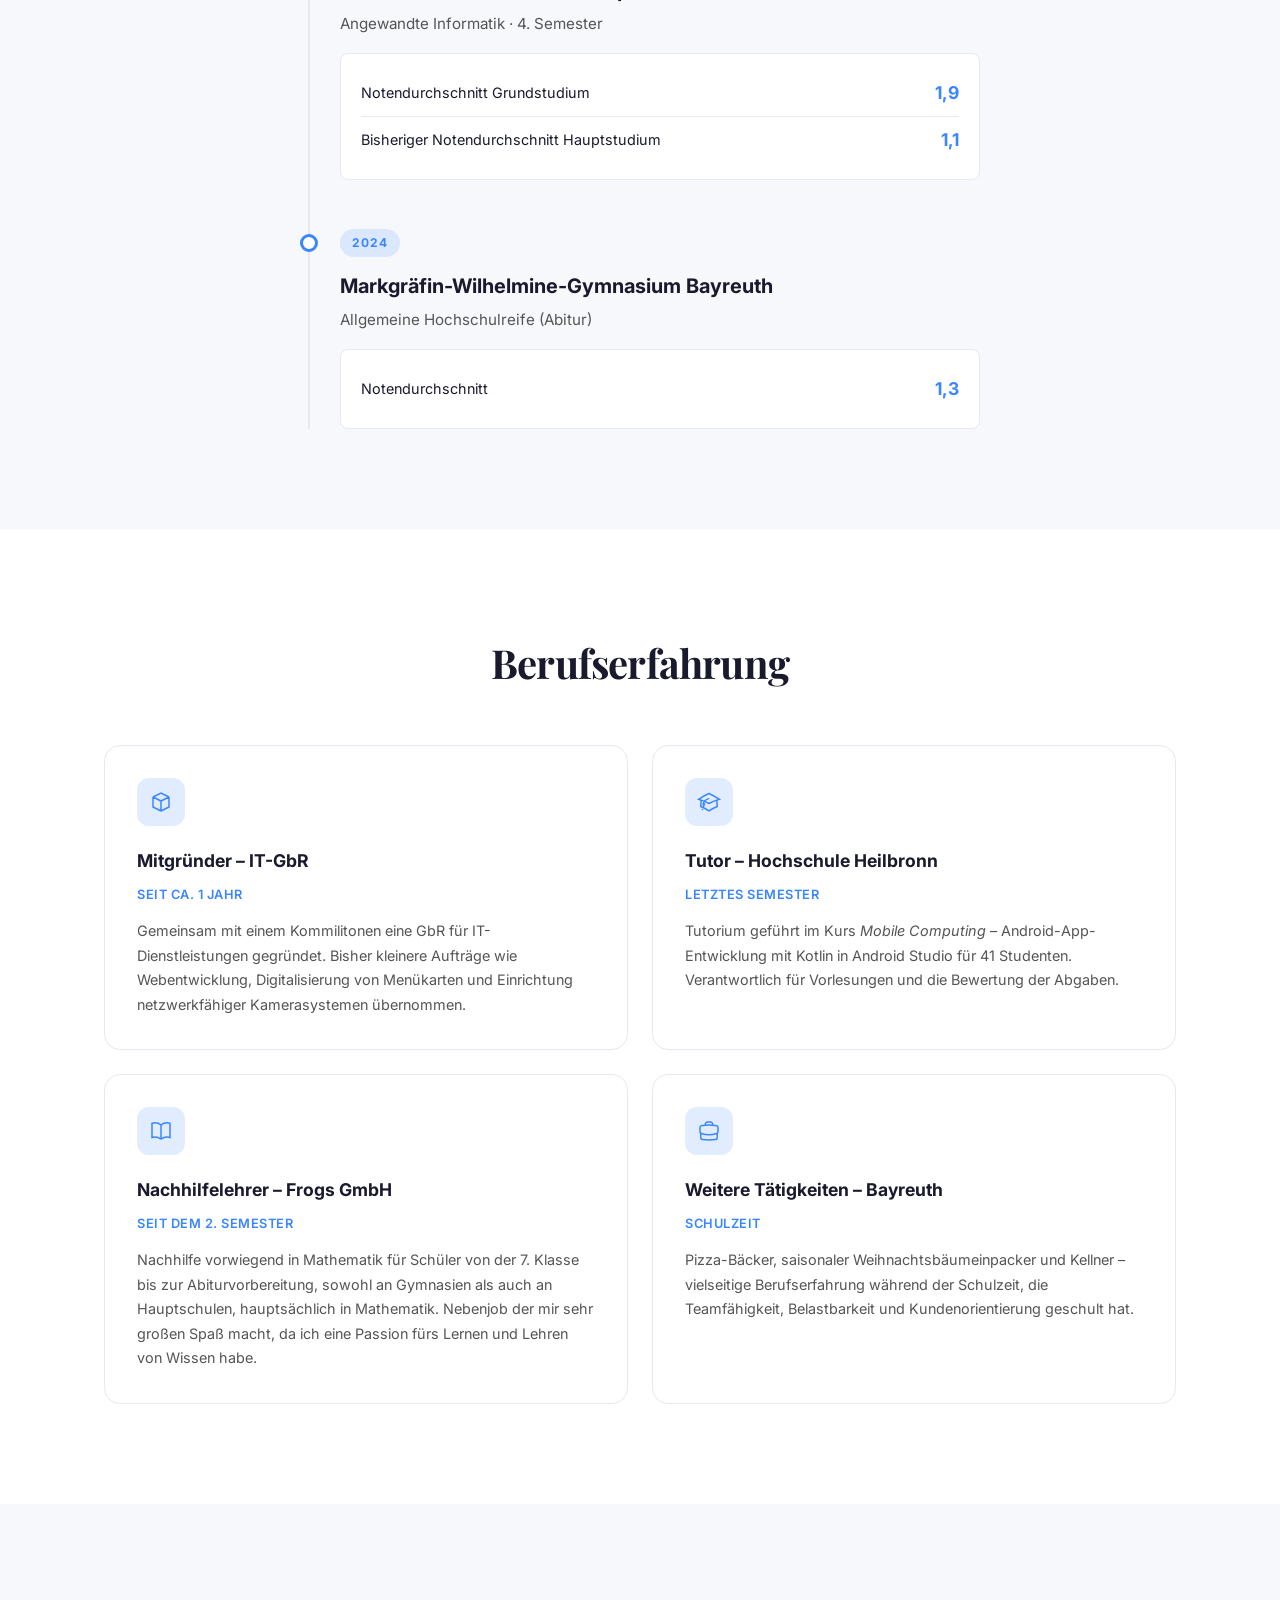
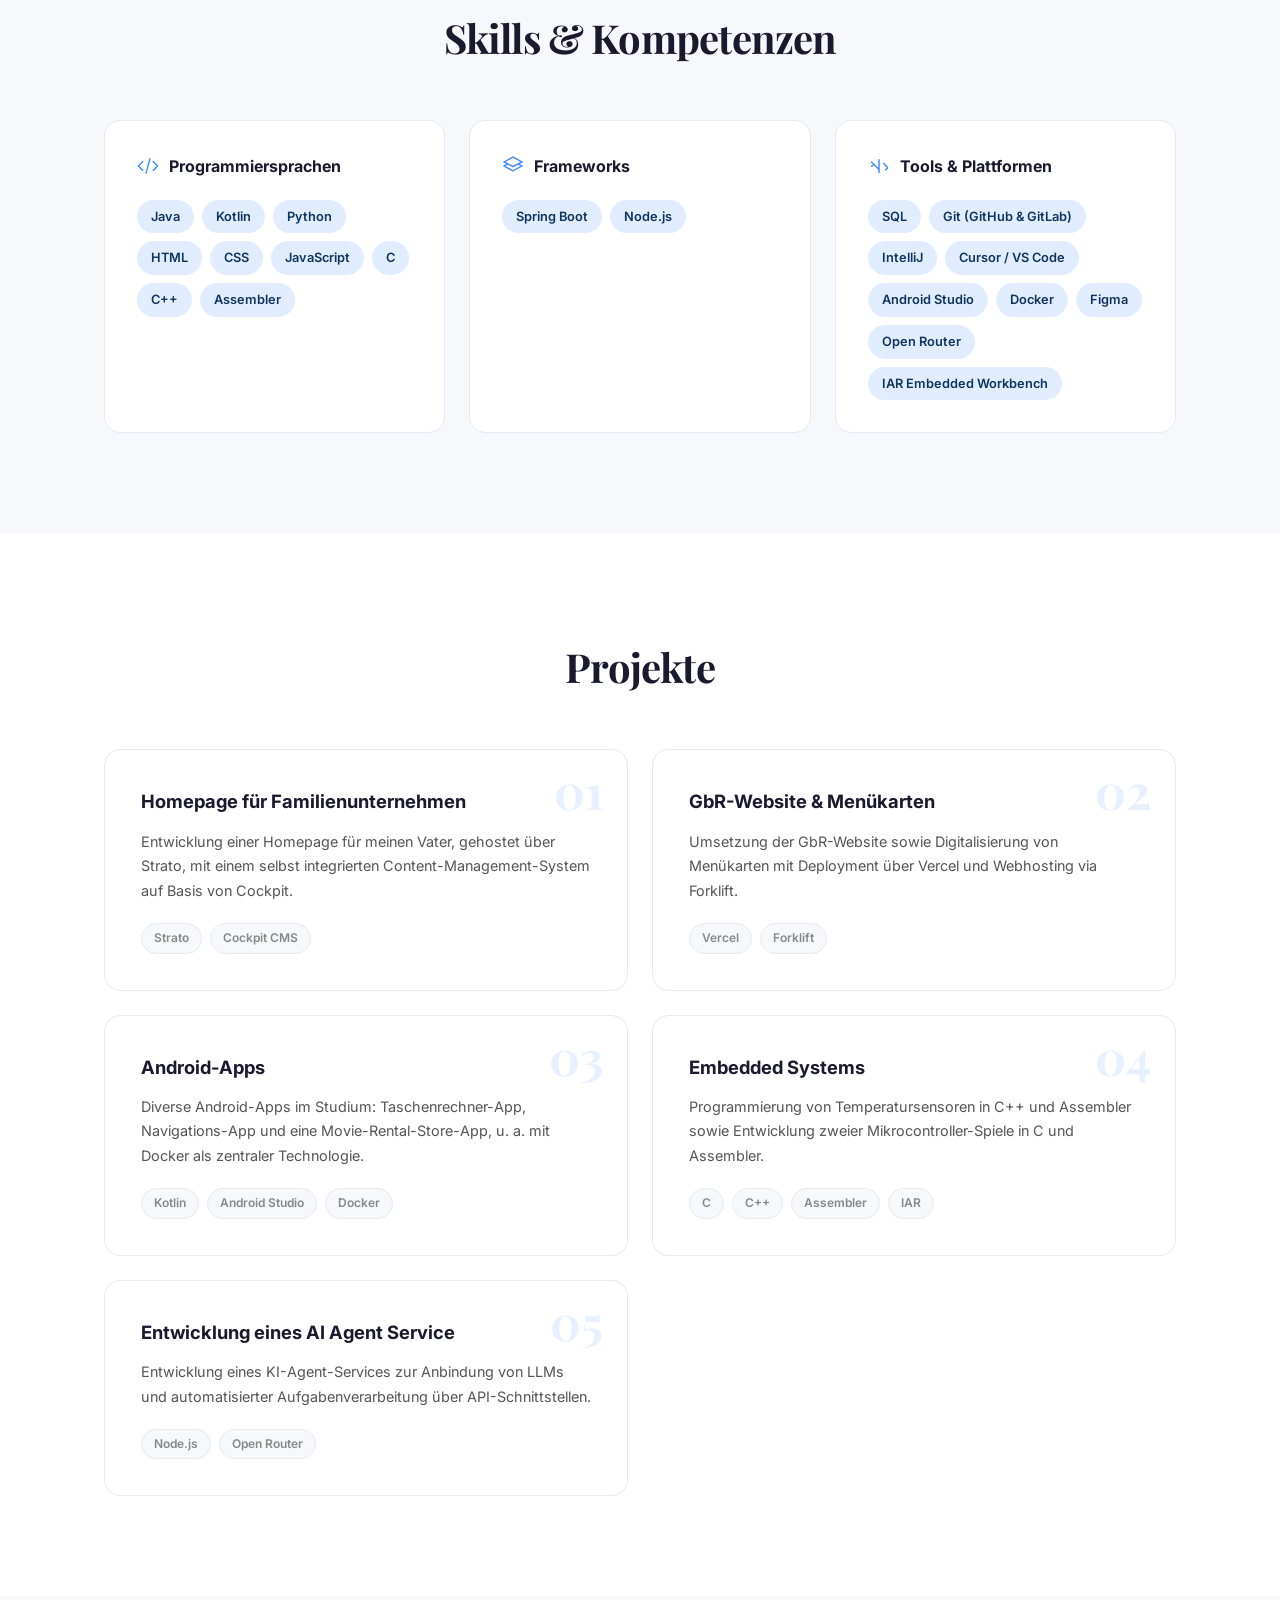
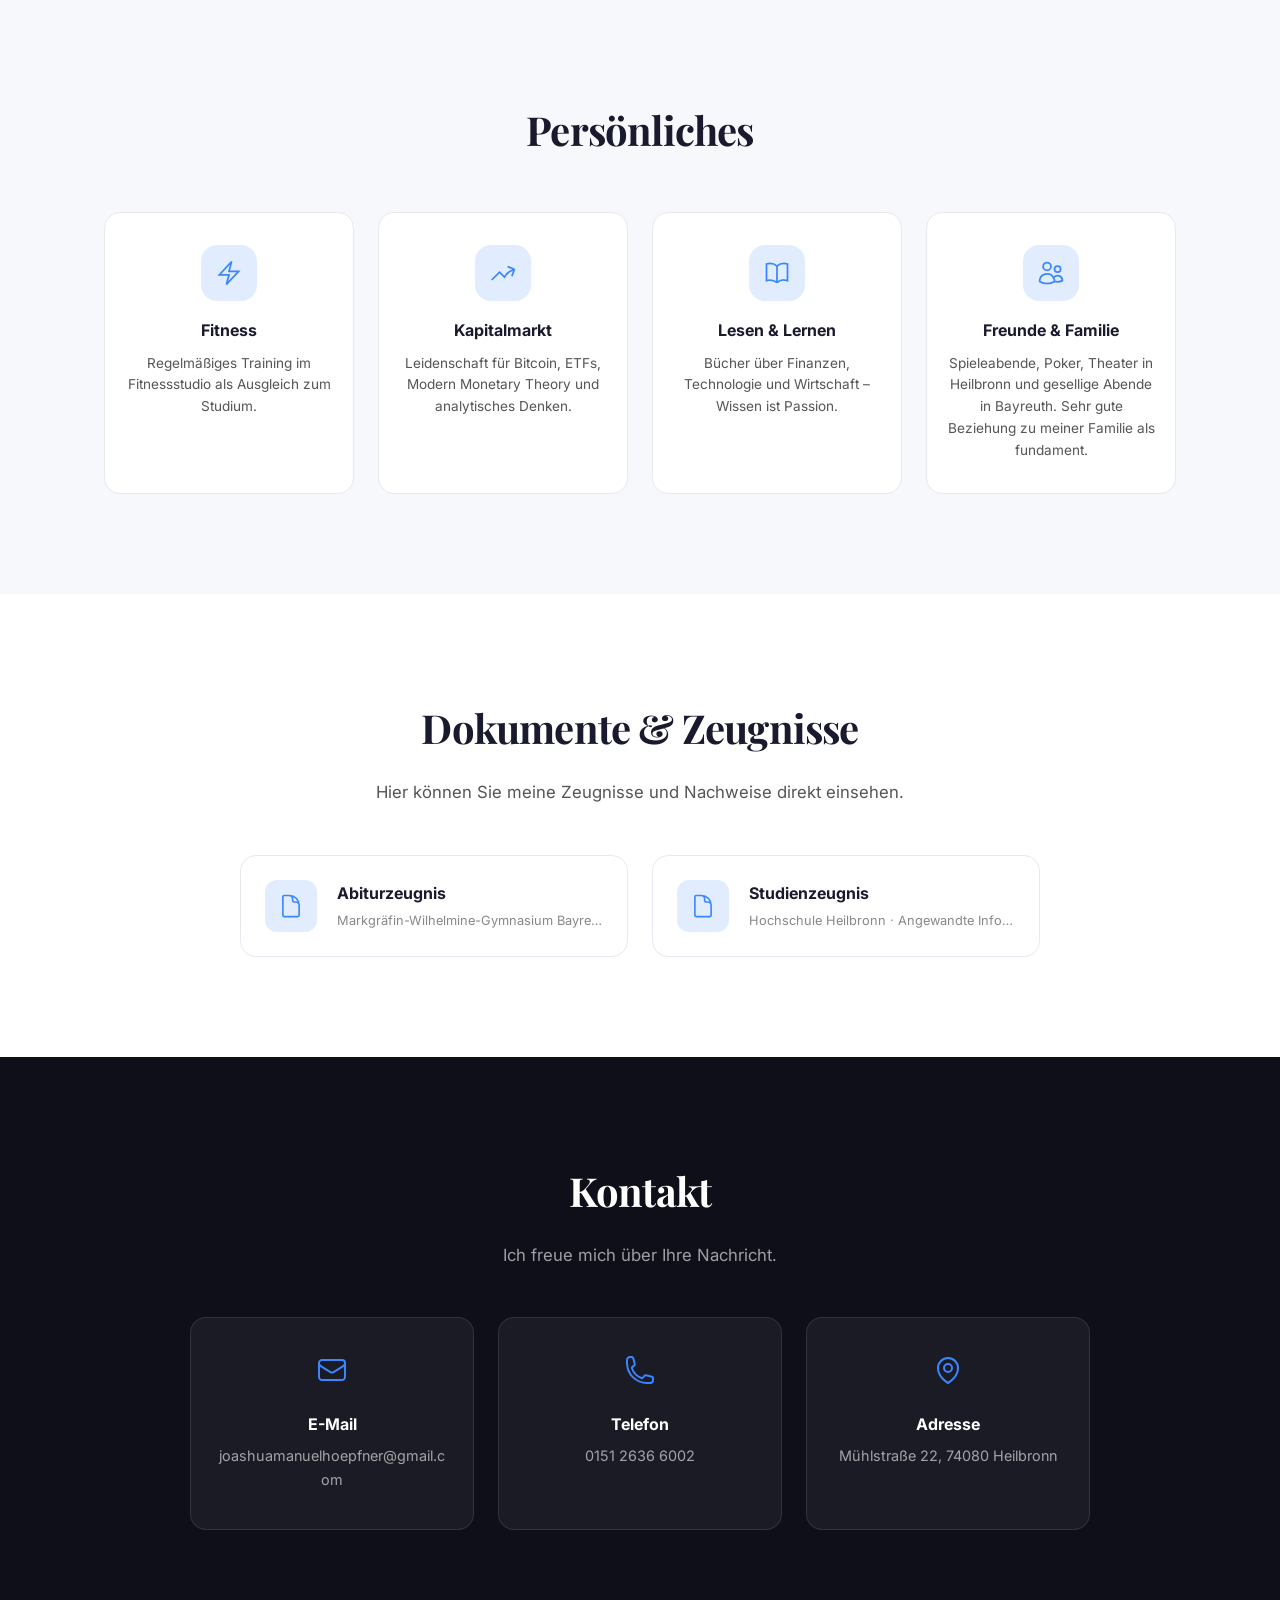
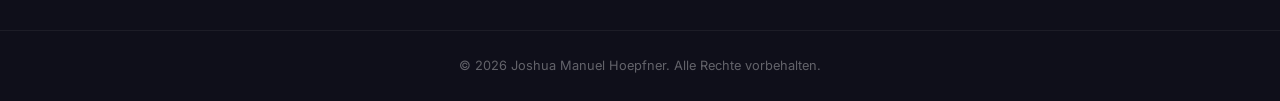
==== commit 56690a91: "CV: Studiensemester von 3. auf 4. Semester aktualisieren Made-with: Cursor" ====
--- a/lebenslauf-print.html
+++ b/lebenslauf-print.html
@@ -68,7 +68,7 @@
             <h2 class="section-title fade-in">Über mich</h2>
             <div class="about-content fade-in">
                 <p>
-                    Mit 20&nbsp;Jahren (geb. 13.10.2005) und als engagierter Student der angewandten Informatik im 3.&nbsp;Semester
+                    Mit 20&nbsp;Jahren (geb. 13.10.2005) und als engagierter Student der angewandten Informatik im 4.&nbsp;Semester
                     mit exzellenten Leistungen und einer klaren Karriereorientierung bringe ich bereits Praxiserfahrung
                     als Tutor, Nachhilfelehrer und Mitgründer einer IT-GbR mit. Meine Leidenschaft für den Kapitalmarkt spiegelt mein analytisches
                     Denken wider. Meine Intention ist es, in einem anspruchsvollen Umfeld meine Fähigkeiten gezielt
@@ -111,7 +111,7 @@
                     <div class="timeline-content">
                         <div class="timeline-badge">Aktuell</div>
                         <h3>Hochschule Heilbronn – Campus Sontheim</h3>
-                        <p class="timeline-subtitle">Angewandte Informatik &middot; 3.&nbsp;Semester</p>
+                        <p class="timeline-subtitle">Angewandte Informatik &middot; 4.&nbsp;Semester</p>
                         <div class="timeline-details">
                             <div class="grade-row">
                                 <span>Notendurchschnitt Grundstudium</span>
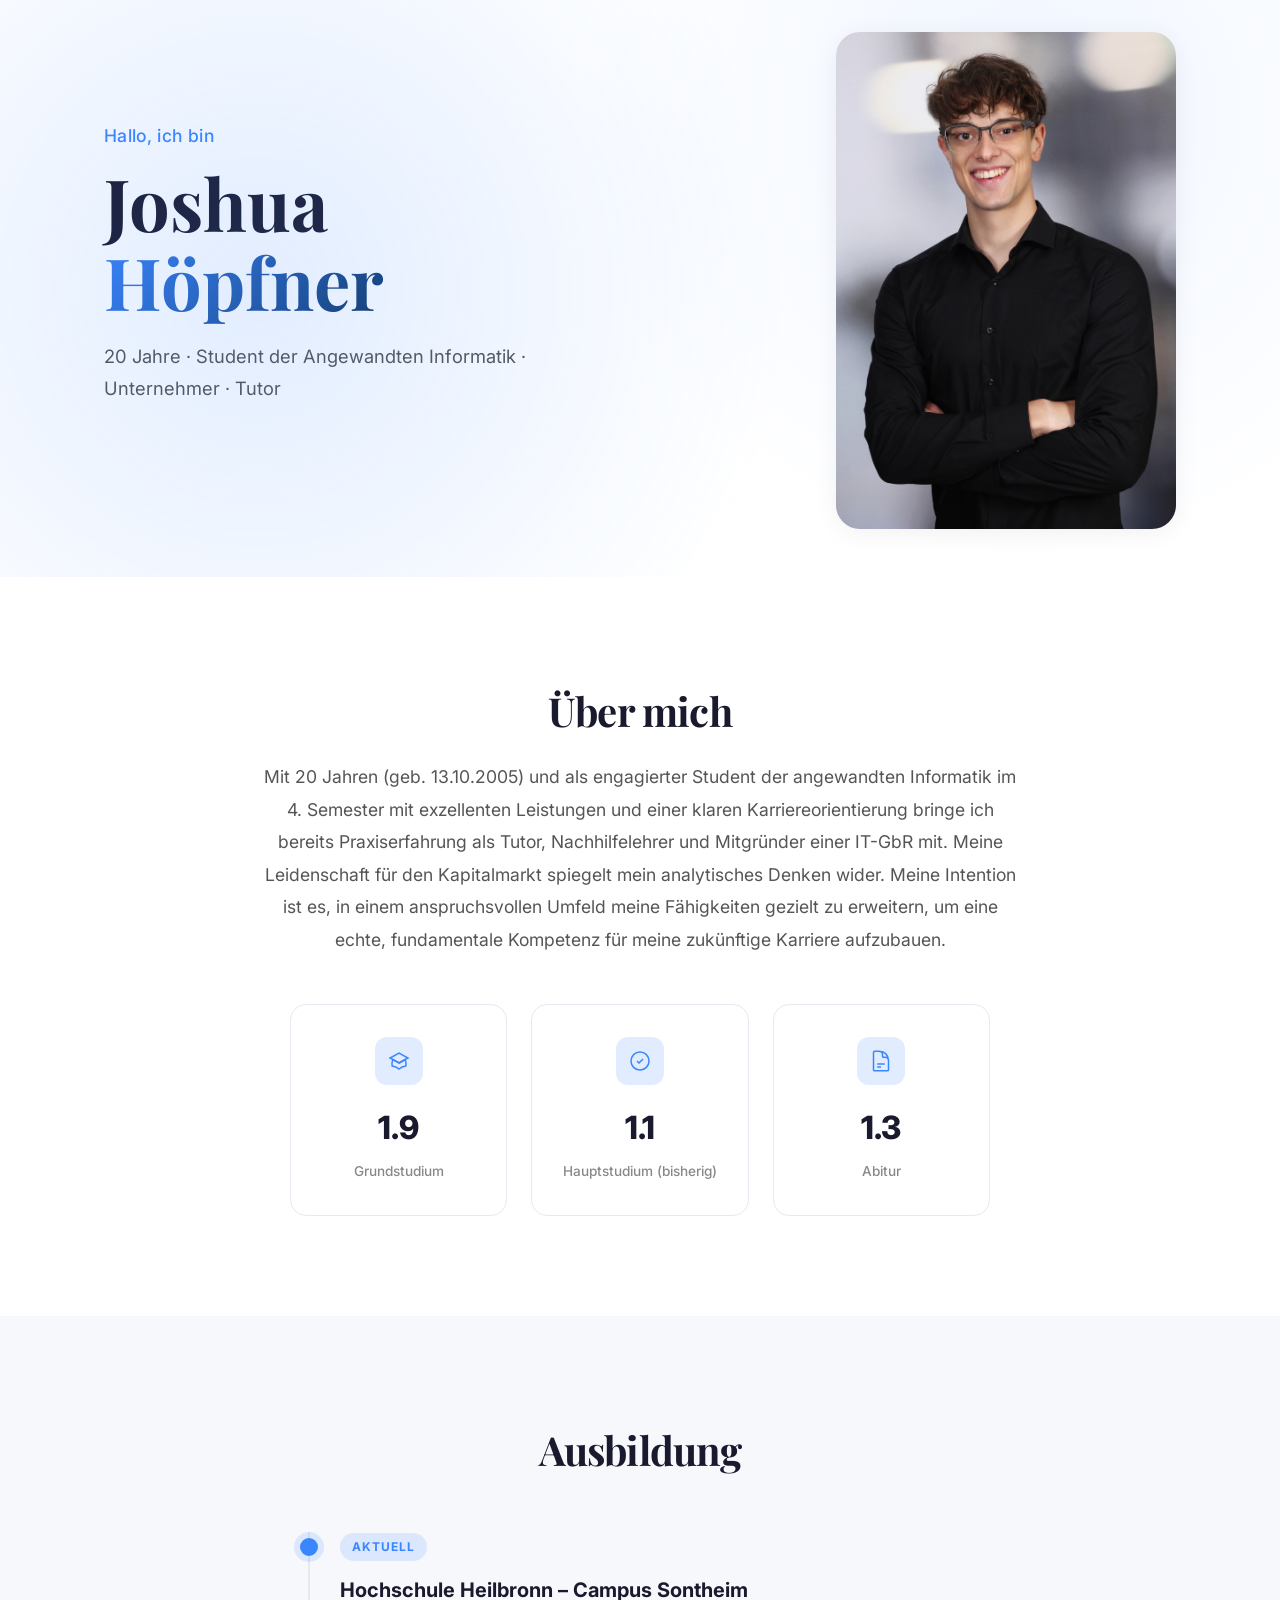
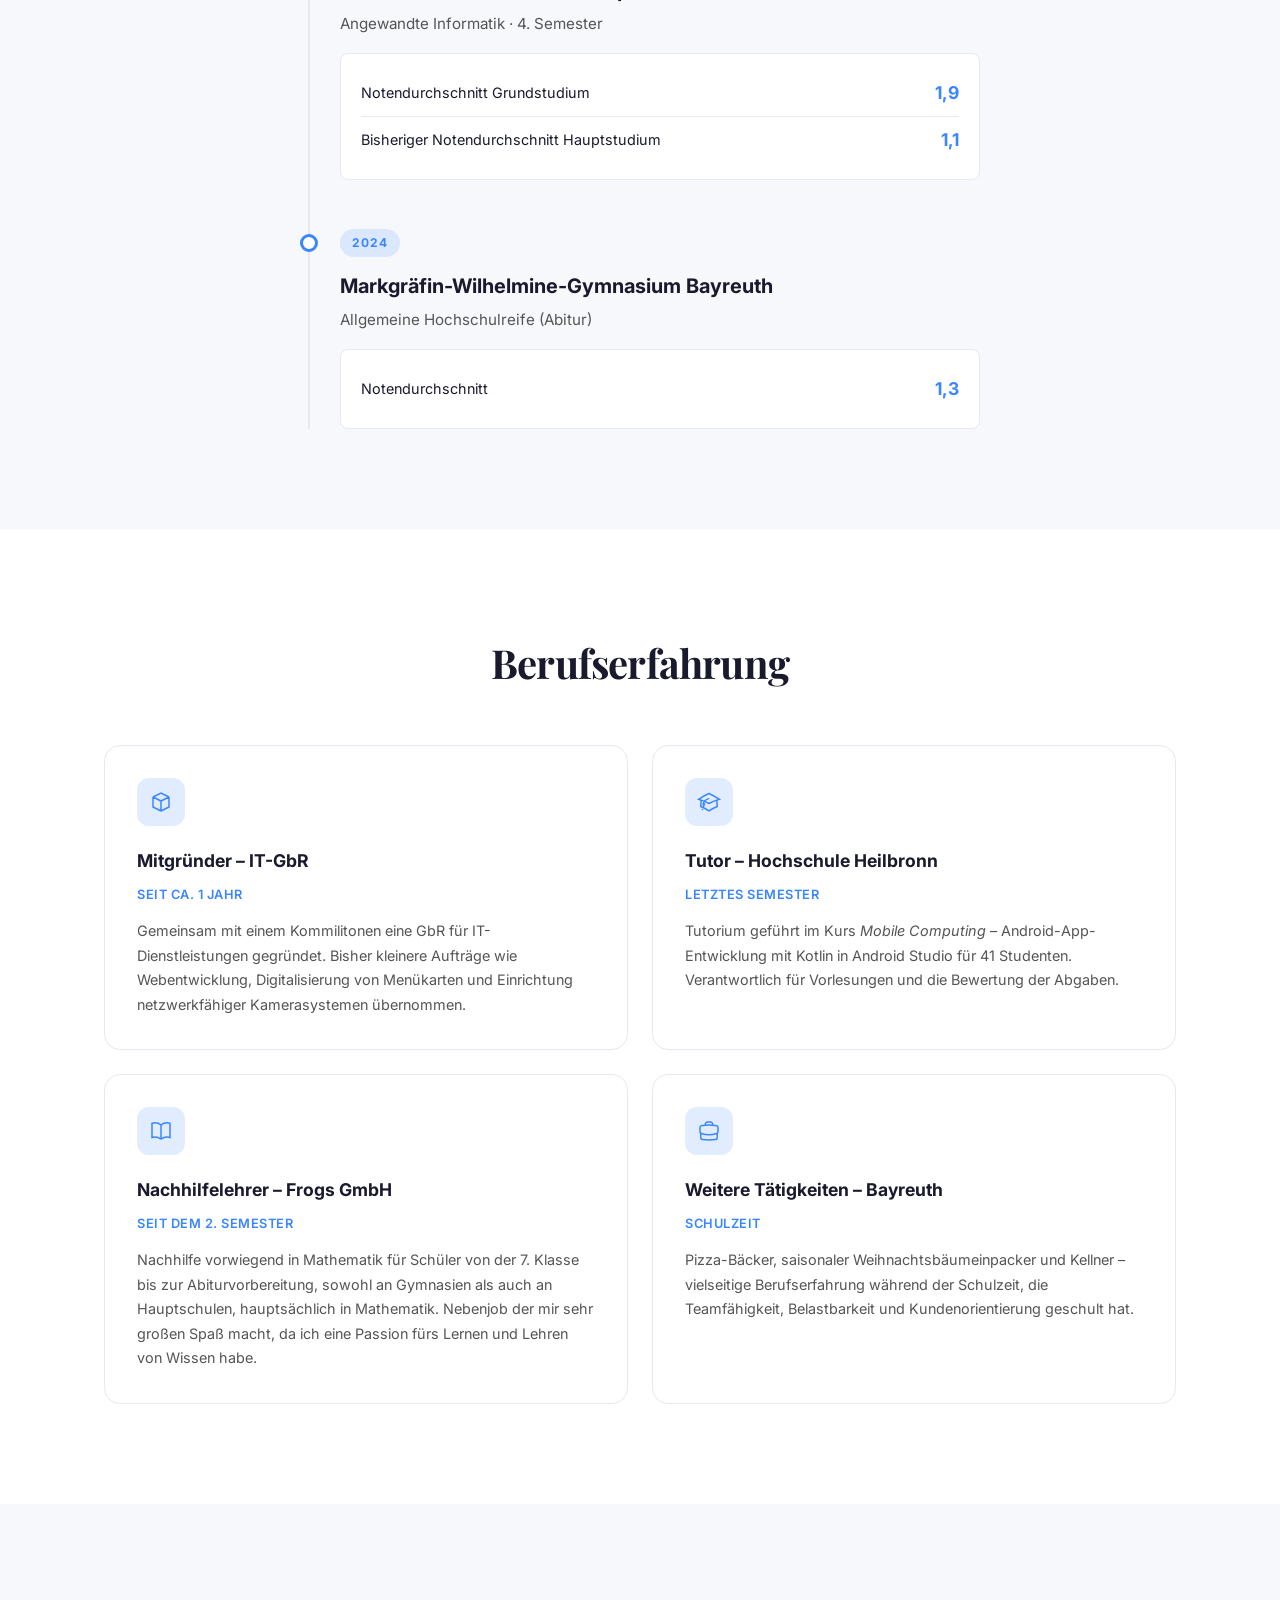
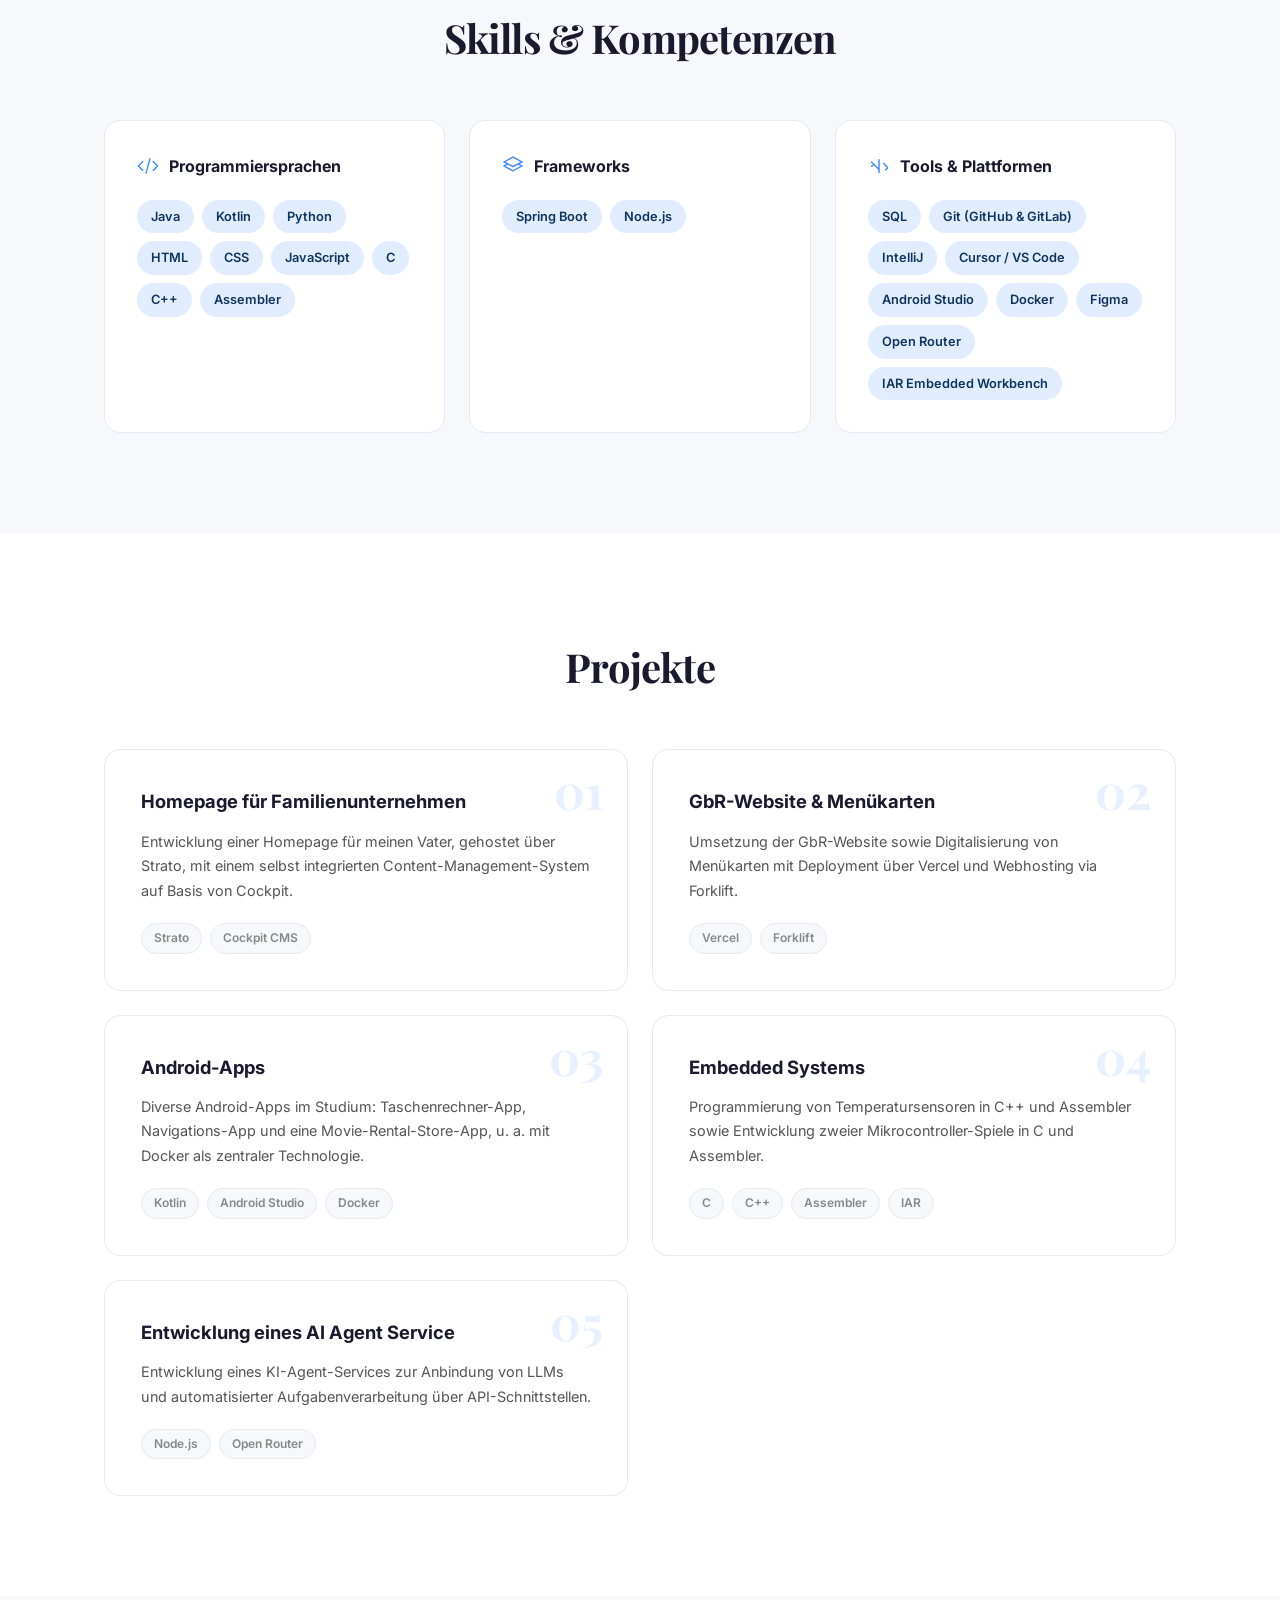
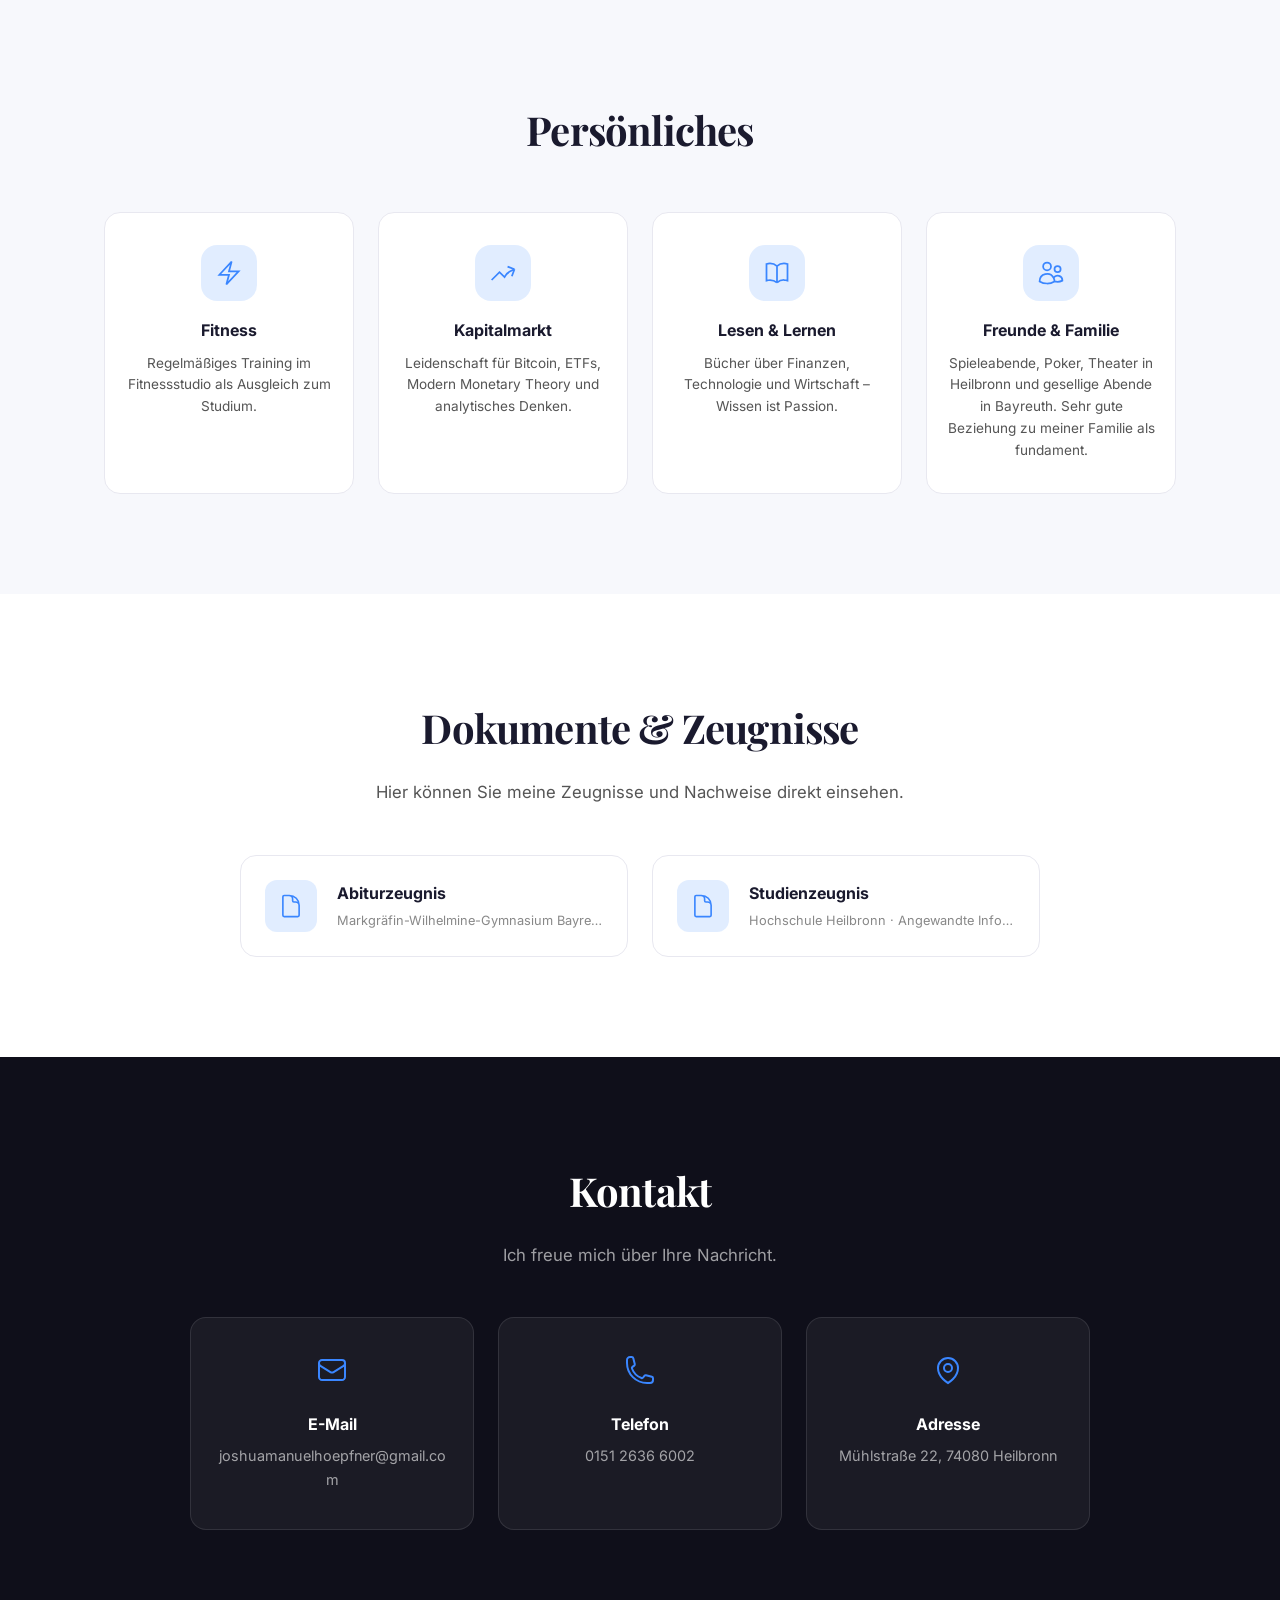
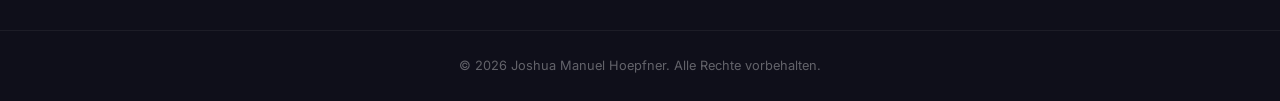
==== commit 8e9540ed: "Kontakt: E-Mail-Adresse korrigieren (joshuamanuelhoepfner@gmail.com). Co-authored-by: Cursor <cursor" ====
--- a/lebenslauf-print.html
+++ b/lebenslauf-print.html
@@ -429,10 +429,10 @@
             <p class="section-subtitle fade-in light">Ich freue mich über Ihre Nachricht.</p>
             <div class="contact-grid fade-in">
 
-                <a href="mailto:joashuamanuelhoepfner@gmail.com" class="contact-card">
+                <a href="mailto:joshuamanuelhoepfner@gmail.com" class="contact-card">
                     <svg viewBox="0 0 24 24" fill="none" stroke="currentColor" stroke-width="1.5"><path d="M21.75 6.75v10.5a2.25 2.25 0 01-2.25 2.25h-15a2.25 2.25 0 01-2.25-2.25V6.75m19.5 0A2.25 2.25 0 0019.5 4.5h-15a2.25 2.25 0 00-2.25 2.25m19.5 0v.243a2.25 2.25 0 01-1.07 1.916l-7.5 4.615a2.25 2.25 0 01-2.36 0L3.32 8.91a2.25 2.25 0 01-1.07-1.916V6.75"/></svg>
                     <h3>E-Mail</h3>
-                    <p>joashuamanuelhoepfner@gmail.com</p>
+                    <p>joshuamanuelhoepfner@gmail.com</p>
                 </a>
 
                 <a href="tel:+4915126366002" class="contact-card">
